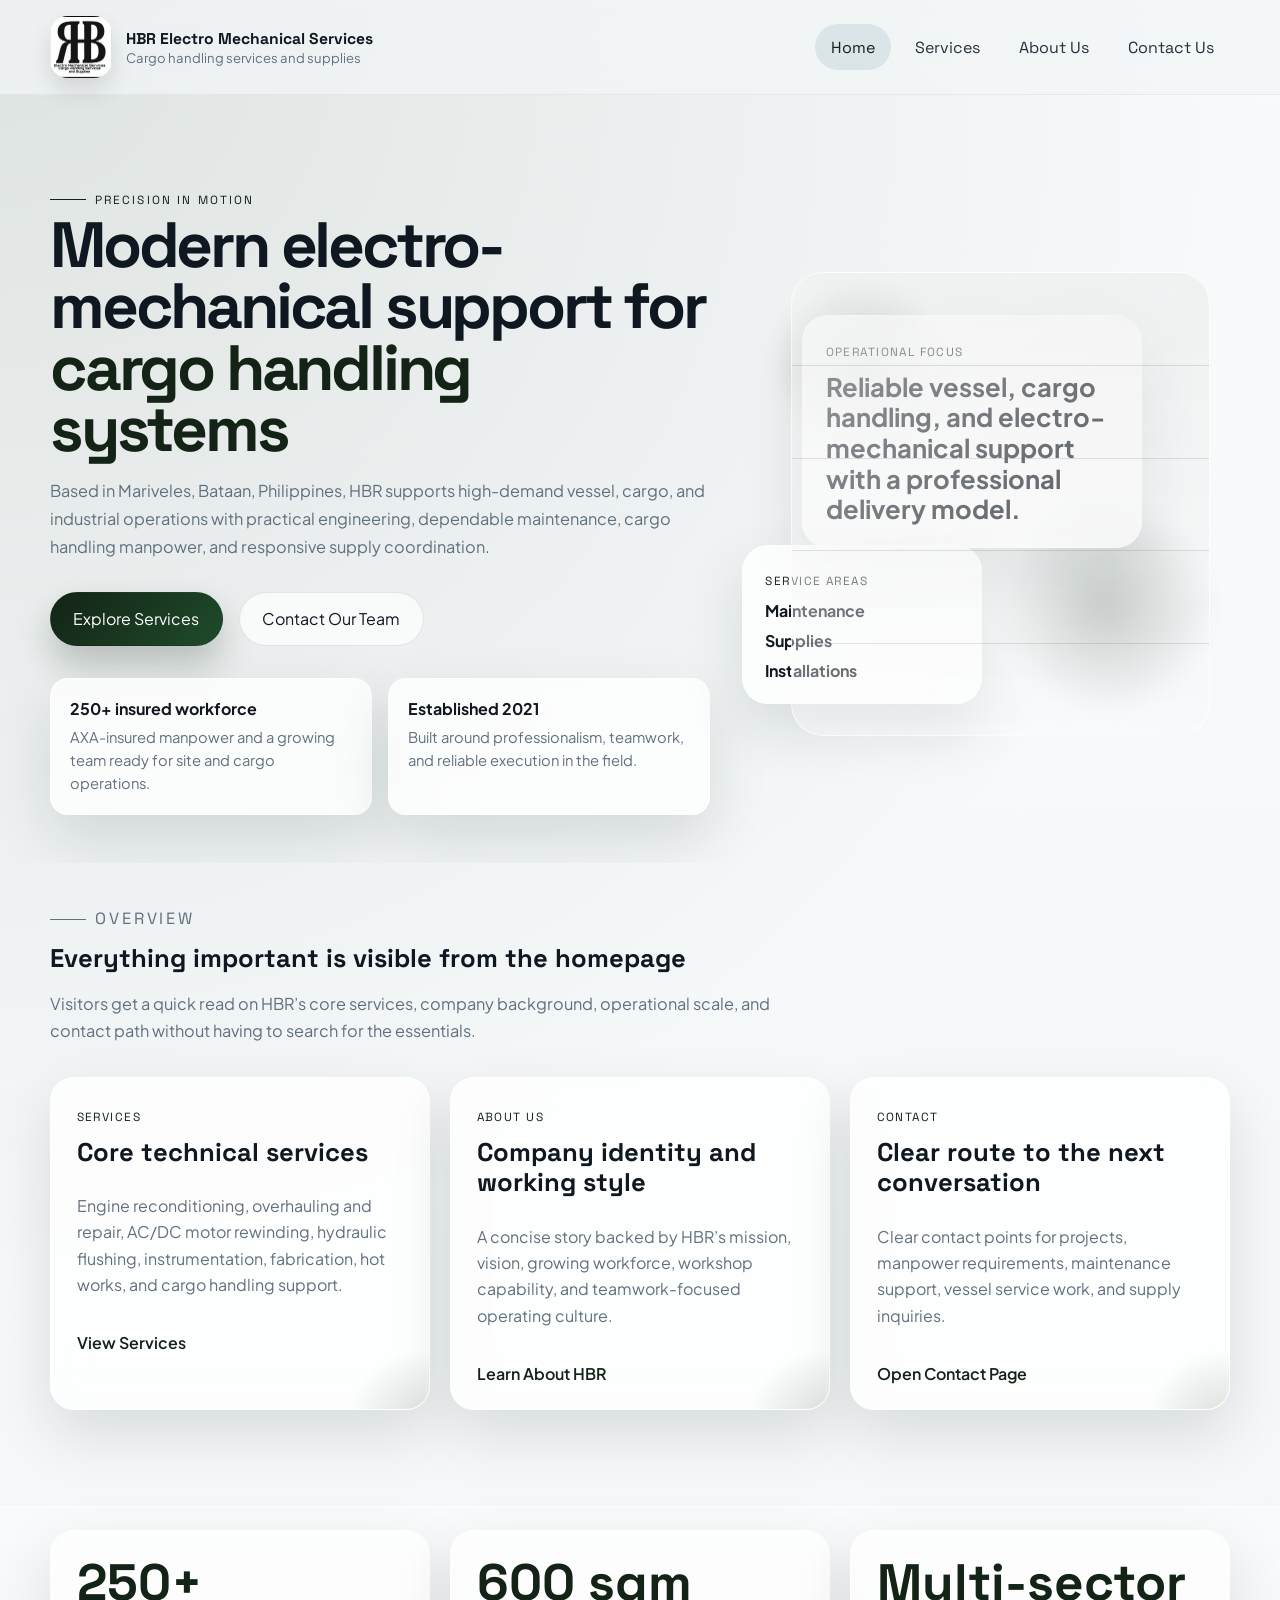
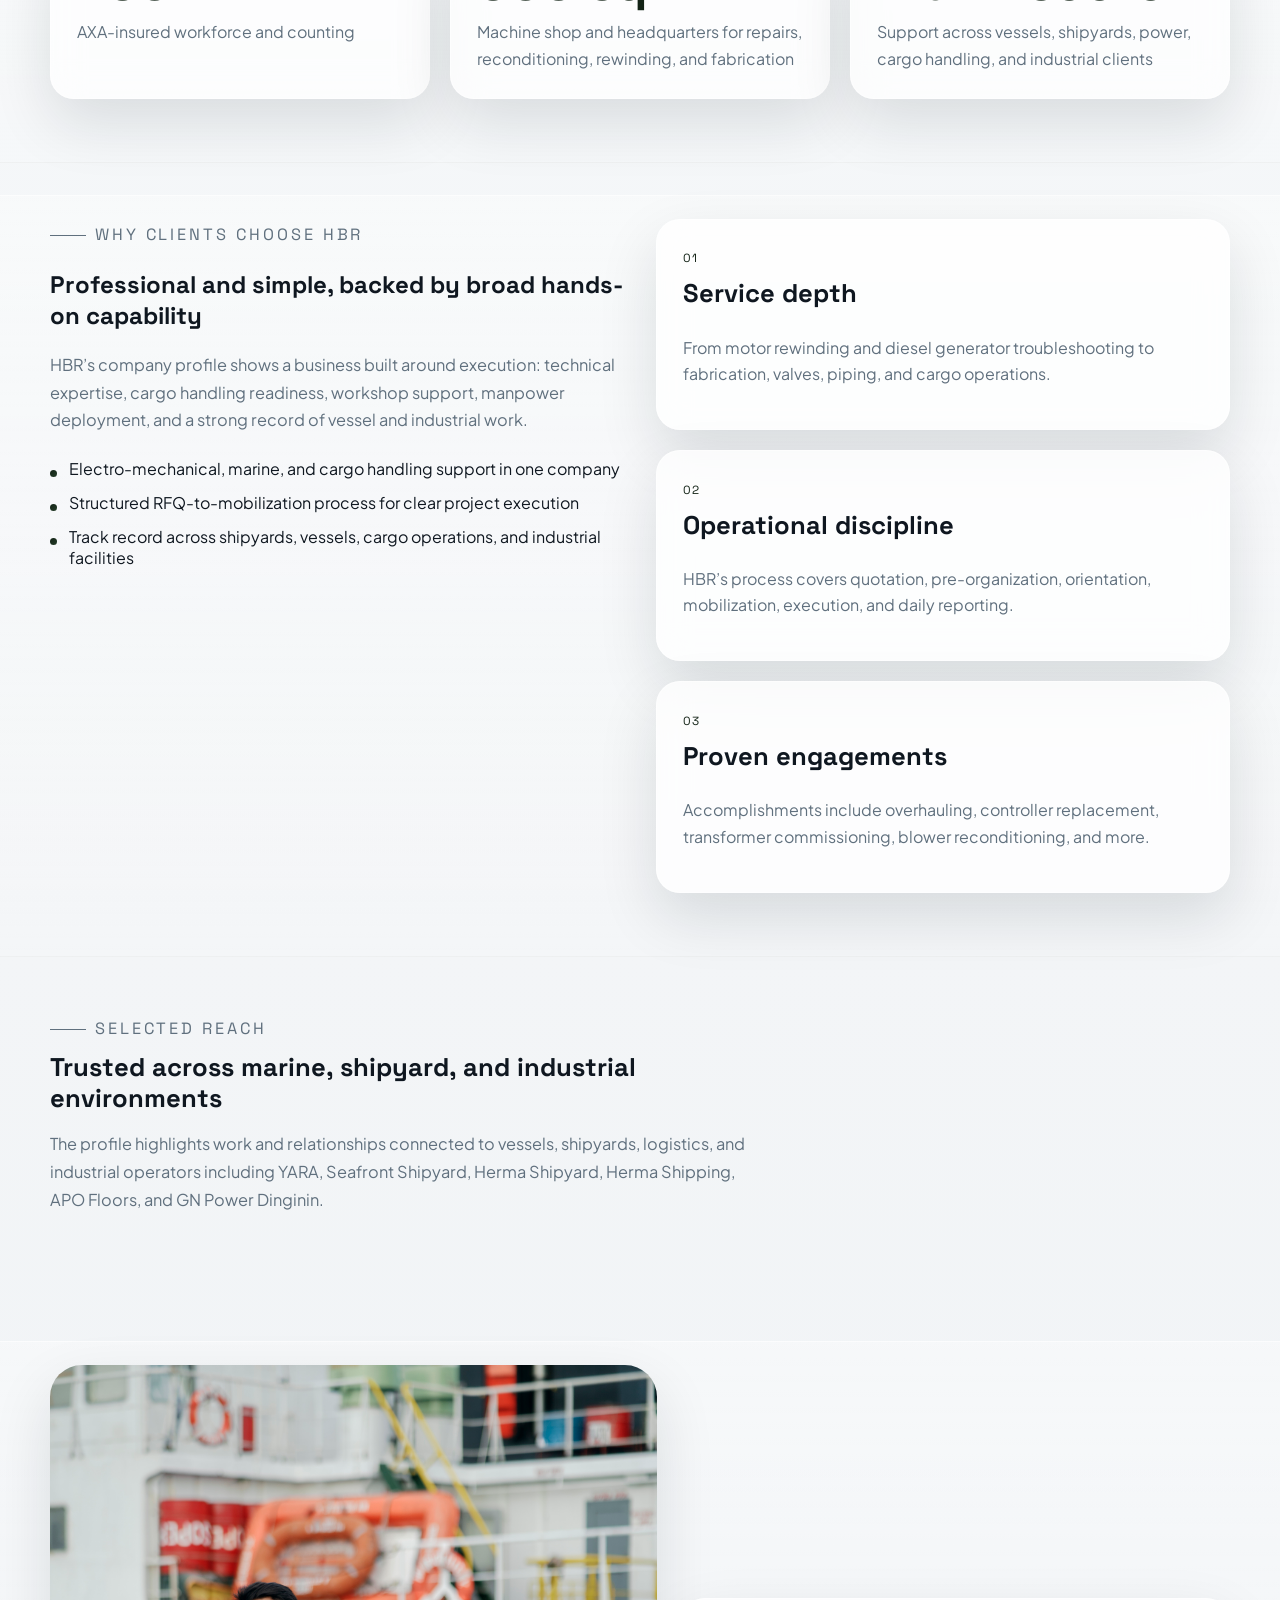
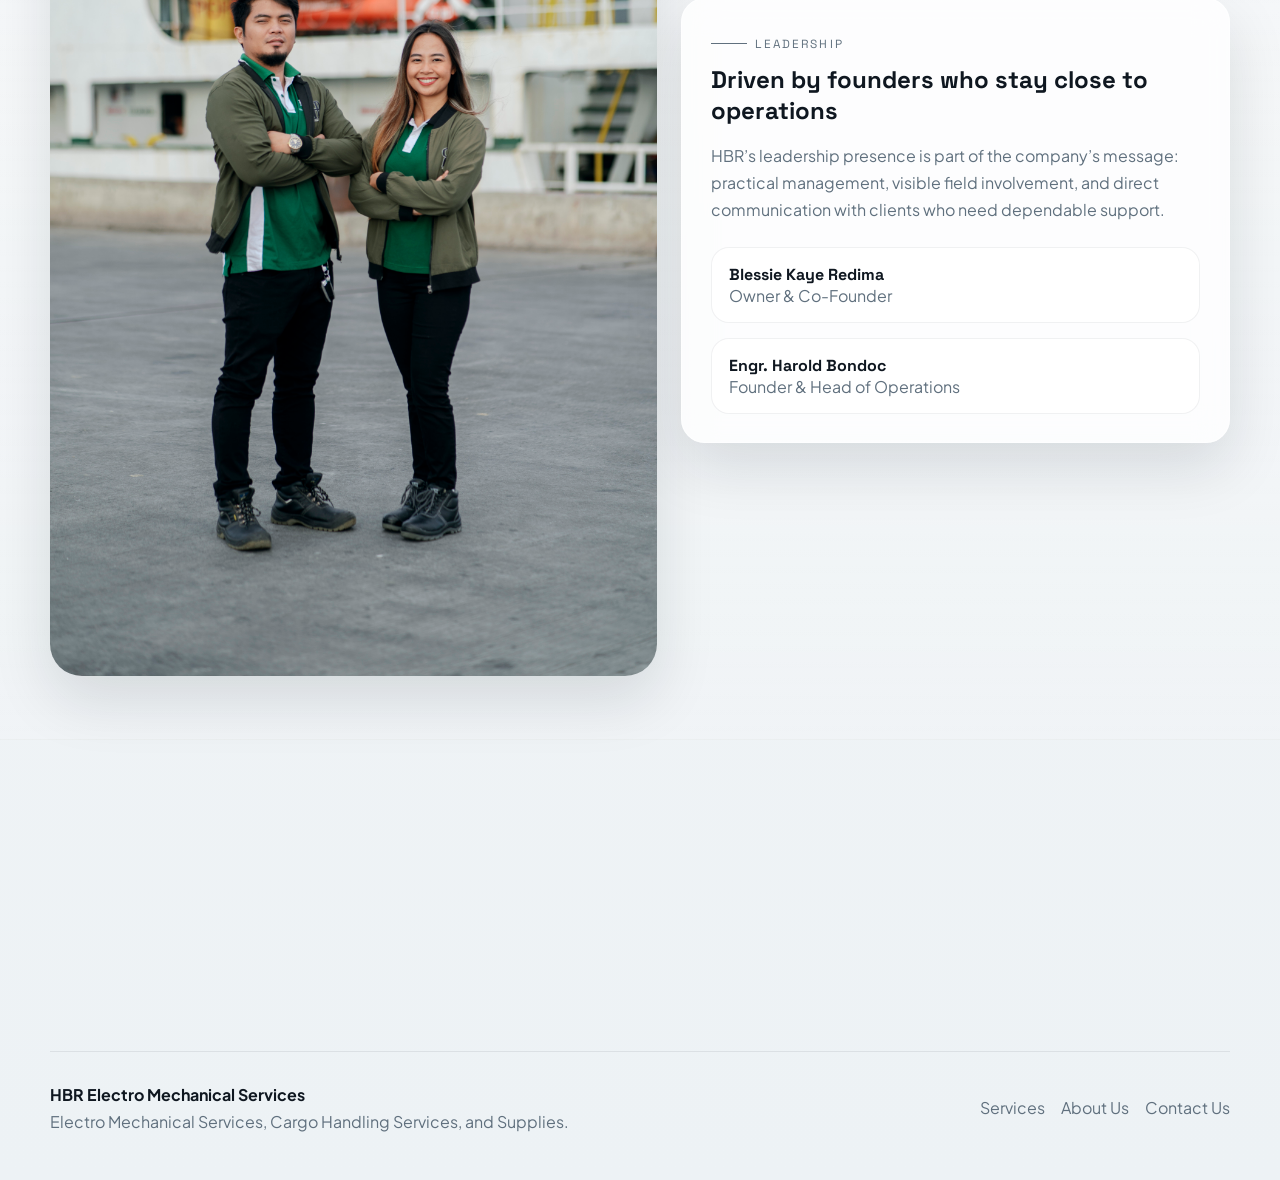
==== index.html @ b4558cc6 "Initial commit" ====
<!DOCTYPE html>
<html lang="en">
<head>
  <meta charset="UTF-8">
  <meta name="viewport" content="width=device-width, initial-scale=1.0">
  <meta
    name="description"
    content="HBR Electro Mechanical Services delivers cargo handling support, electro-mechanical solutions, technical supplies, and responsive field service."
  >
  <title>HBR Electro Mechanical Services | Home</title>
  <link rel="preconnect" href="https://fonts.googleapis.com">
  <link rel="preconnect" href="https://fonts.gstatic.com" crossorigin>
  <link
    href="https://fonts.googleapis.com/css2?family=Space+Grotesk:wght@400;500;700&family=Plus+Jakarta+Sans:wght@400;500;600;700&display=swap"
    rel="stylesheet"
  >
  <link rel="stylesheet" href="style.css">
</head>
<body>
  <div class="site-shell">
    <header class="site-header">
      <div class="container nav-wrap">
        <a class="brand" href="index.html" aria-label="HBR Electro Mechanical Services home">
          <img src="assets/hbr-logo.jpeg" alt="HBR Electro Mechanical Services logo">
          <div>
            <strong>HBR Electro Mechanical Services</strong>
            <span>Cargo handling services and supplies</span>
          </div>
        </a>

        <button class="nav-toggle" type="button" aria-expanded="false" aria-controls="site-nav">
          <span></span>
          <span></span>
        </button>

        <nav class="site-nav" id="site-nav">
          <a class="active" href="index.html">Home</a>
          <a href="services.html">Services</a>
          <a href="about.html">About Us</a>
          <a href="contact.html">Contact Us</a>
        </nav>
      </div>
    </header>

    <main>
      <section class="hero">
        <div class="container hero-grid">
          <div class="hero-copy reveal">
            <p class="eyebrow">Precision in motion</p>
            <h1>
              Modern electro-mechanical support for
              <span class="text-rotator" data-rotate='["cargo handling systems","industrial operations","site-critical equipment"]'>cargo handling systems</span>
            </h1>
            <p class="hero-text">
              Based in Mariveles, Bataan, Philippines, HBR supports high-demand vessel, cargo, and industrial
              operations with practical engineering, dependable maintenance, cargo handling manpower, and
              responsive supply coordination.
            </p>
            <div class="hero-actions">
              <a class="button button-primary" href="services.html">Explore Services</a>
              <a class="button button-secondary" href="contact.html">Contact Our Team</a>
            </div>
            <div class="hero-metrics">
              <article>
                <strong>250+ insured workforce</strong>
                <span>AXA-insured manpower and a growing team ready for site and cargo operations.</span>
              </article>
              <article>
                <strong>Established 2021</strong>
                <span>Built around professionalism, teamwork, and reliable execution in the field.</span>
              </article>
            </div>
          </div>

          <div class="hero-visual reveal reveal-delay-1">
            <div class="orb orb-one"></div>
            <div class="orb orb-two"></div>
            <div class="signal-card signal-main">
              <span>Operational Focus</span>
              <strong>Reliable vessel, cargo handling, and electro-mechanical support with a professional delivery model.</strong>
            </div>
            <div class="signal-card signal-small floating-card">
              <span>Service Areas</span>
              <strong>Maintenance</strong>
              <strong>Supplies</strong>
              <strong>Installations</strong>
            </div>
            <div class="grid-panel">
              <div class="grid-line"></div>
              <div class="grid-line"></div>
              <div class="grid-line"></div>
              <div class="grid-line"></div>
            </div>
          </div>
        </div>
      </section>

      <section class="section">
        <div class="container">
            <div class="section-heading reveal">
              <p class="eyebrow">Overview</p>
              <h2>Everything important is visible from the homepage</h2>
              <p>
                Visitors get a quick read on HBR’s core services, company background, operational scale, and
                contact path without having to search for the essentials.
              </p>
            </div>

          <div class="summary-grid">
            <a class="summary-card reveal" href="services.html">
              <span class="card-tag">Services</span>
              <h3>Core technical services</h3>
              <p>
                Engine reconditioning, overhauling and repair, AC/DC motor rewinding, hydraulic flushing,
                instrumentation, fabrication, hot works, and cargo handling support.
              </p>
              <span class="card-link">View Services</span>
            </a>

            <a class="summary-card reveal reveal-delay-1" href="about.html">
              <span class="card-tag">About Us</span>
              <h3>Company identity and working style</h3>
              <p>
                A concise story backed by HBR’s mission, vision, growing workforce, workshop capability, and
                teamwork-focused operating culture.
              </p>
              <span class="card-link">Learn About HBR</span>
            </a>

            <a class="summary-card reveal reveal-delay-2" href="contact.html">
              <span class="card-tag">Contact</span>
              <h3>Clear route to the next conversation</h3>
              <p>
                Clear contact points for projects, manpower requirements, maintenance support, vessel service
                work, and supply inquiries.
              </p>
              <span class="card-link">Open Contact Page</span>
            </a>
          </div>
        </div>
      </section>

      <section class="section section-alt">
        <div class="container stats-grid">
          <article class="stat-card reveal">
            <strong>250+</strong>
            <span>AXA-insured workforce and counting</span>
          </article>
          <article class="stat-card reveal reveal-delay-1">
            <strong>600 sqm</strong>
            <span>Machine shop and headquarters for repairs, reconditioning, rewinding, and fabrication</span>
          </article>
          <article class="stat-card reveal reveal-delay-2">
            <strong>Multi-sector</strong>
            <span>Support across vessels, shipyards, power, cargo handling, and industrial clients</span>
          </article>
        </div>
      </section>

      <section class="section section-alt">
        <div class="container feature-layout">
          <div class="feature-copy reveal">
            <p class="eyebrow">Why clients choose HBR</p>
            <h2>Professional and simple, backed by broad hands-on capability</h2>
            <p>
              HBR’s company profile shows a business built around execution: technical expertise, cargo handling
              readiness, workshop support, manpower deployment, and a strong record of vessel and industrial work.
            </p>
            <ul class="feature-list">
              <li>Electro-mechanical, marine, and cargo handling support in one company</li>
              <li>Structured RFQ-to-mobilization process for clear project execution</li>
              <li>Track record across shipyards, vessels, cargo operations, and industrial facilities</li>
            </ul>
          </div>

          <div class="feature-stack">
            <article class="feature-panel reveal">
              <span class="panel-number">01</span>
              <h3>Service depth</h3>
              <p>From motor rewinding and diesel generator troubleshooting to fabrication, valves, piping, and cargo operations.</p>
            </article>
            <article class="feature-panel reveal reveal-delay-1">
              <span class="panel-number">02</span>
              <h3>Operational discipline</h3>
              <p>HBR’s process covers quotation, pre-organization, orientation, mobilization, execution, and daily reporting.</p>
            </article>
            <article class="feature-panel reveal reveal-delay-2">
              <span class="panel-number">03</span>
              <h3>Proven engagements</h3>
              <p>Accomplishments include overhauling, controller replacement, transformer commissioning, blower reconditioning, and more.</p>
            </article>
          </div>
        </div>
      </section>

      <section class="section">
        <div class="container">
          <div class="section-heading reveal">
            <p class="eyebrow">Selected Reach</p>
            <h2>Trusted across marine, shipyard, and industrial environments</h2>
            <p>
              The profile highlights work and relationships connected to vessels, shipyards, logistics, and
              industrial operators including YARA, Seafront Shipyard, Herma Shipyard, Herma Shipping, APO
              Floors, and GN Power Dinginin.
            </p>
          </div>
        </div>
      </section>

      <section class="section section-alt">
        <div class="container leadership-band">
          <div class="leadership-photo reveal">
            <img src="assets/executives.jpg" alt="HBR executives standing in front of a vessel">
          </div>
          <div class="leadership-copy reveal reveal-delay-1">
            <p class="eyebrow">Leadership</p>
            <h2>Driven by founders who stay close to operations</h2>
            <p>
              HBR’s leadership presence is part of the company’s message: practical management, visible field
              involvement, and direct communication with clients who need dependable support.
            </p>
            <div class="mini-profile-list">
              <article>
                <strong>Blessie Kaye Redima</strong>
                <span>Owner &amp; Co-Founder</span>
              </article>
              <article>
                <strong>Engr. Harold Bondoc</strong>
                <span>Founder &amp; Head of Operations</span>
              </article>
            </div>
          </div>
        </div>
      </section>

      <section class="section">
        <div class="container cta-banner reveal">
          <div>
            <p class="eyebrow">Start the conversation</p>
            <h2>Need electro-mechanical support, cargo handling manpower, or technical supplies?</h2>
          </div>
          <a class="button button-primary" href="contact.html">Contact Us</a>
        </div>
      </section>
    </main>

    <footer class="site-footer">
      <div class="container footer-wrap">
        <div>
          <strong>HBR Electro Mechanical Services</strong>
          <p>Electro Mechanical Services, Cargo Handling Services, and Supplies.</p>
        </div>
        <div class="footer-links">
          <a href="services.html">Services</a>
          <a href="about.html">About Us</a>
          <a href="contact.html">Contact Us</a>
        </div>
      </div>
    </footer>
  </div>

  <script src="script.js"></script>
</body>
</html>
---- style.css ----
:root {
  --bg: #f3f5f7;
  --bg-soft: #e8edf1;
  --surface: rgba(255, 255, 255, 0.78);
  --surface-strong: #ffffff;
  --surface-dark: #111519;
  --text: #0f1720;
  --muted: #60707e;
  --line: rgba(15, 23, 32, 0.09);
  --accent: #132316;
  --accent-2: #233c27;
  --shadow: 0 24px 60px rgba(7, 21, 31, 0.12);
  --radius-xl: 32px;
  --radius-lg: 24px;
  --radius-md: 18px;
  --container: 1180px;
}

*,
*::before,
*::after {
  box-sizing: border-box;
}

html {
  scroll-behavior: smooth;
}

body {
  margin: 0;
  font-family: "Plus Jakarta Sans", sans-serif;
  color: var(--text);
  background:
    radial-gradient(circle at top left, rgba(35, 60, 39, 0.12), transparent 28%),
    linear-gradient(180deg, #f8fbfc 0%, var(--bg) 58%, #edf2f5 100%);
}

img {
  display: block;
  max-width: 100%;
}

a {
  color: inherit;
  text-decoration: none;
}

button,
input,
textarea {
  font: inherit;
}

.site-shell {
  min-height: 100vh;
}

.container {
  width: min(calc(100% - 2rem), var(--container));
  margin: 0 auto;
}

.narrow {
  width: min(100%, 780px);
}

.site-header {
  position: sticky;
  top: 0;
  z-index: 20;
  backdrop-filter: blur(18px);
  background: rgba(243, 245, 247, 0.72);
  border-bottom: 1px solid rgba(15, 23, 32, 0.05);
}

.nav-wrap {
  display: flex;
  align-items: center;
  justify-content: space-between;
  gap: 1.5rem;
  padding: 1rem 0;
}

.brand {
  display: flex;
  align-items: center;
  gap: 0.9rem;
  min-width: 0;
}

.brand img {
  width: 62px;
  height: 62px;
  object-fit: cover;
  border-radius: 18px;
  box-shadow: 0 12px 24px rgba(0, 0, 0, 0.12);
}

.brand strong,
.site-nav a,
.eyebrow,
h1,
h2,
h3 {
  font-family: "Space Grotesk", sans-serif;
}

.brand strong {
  display: block;
  font-size: 0.98rem;
}

.brand span {
  display: block;
  color: var(--muted);
  font-size: 0.82rem;
}

.site-nav {
  display: flex;
  align-items: center;
  gap: 0.45rem;
}

.site-nav a {
  padding: 0.8rem 1rem;
  border-radius: 999px;
  color: #24303b;
  transition: background-color 220ms ease, color 220ms ease, transform 220ms ease;
}

.site-nav a:hover,
.site-nav a.active {
  background: rgba(13, 92, 99, 0.1);
  color: var(--accent);
}

.nav-toggle {
  display: none;
  width: 52px;
  height: 52px;
  border: 0;
  background: var(--surface-strong);
  border-radius: 16px;
  box-shadow: var(--shadow);
  cursor: pointer;
}

.nav-toggle span {
  display: block;
  width: 18px;
  height: 2px;
  background: var(--text);
  margin: 5px auto;
  transition: transform 220ms ease, opacity 220ms ease;
}

.hero,
.page-hero {
  position: relative;
  overflow: clip;
}

.hero {
  padding: 5.5rem 0 3rem;
}

.page-hero {
  padding: 5rem 0 1rem;
}

.hero-grid,
.feature-layout,
.split-band,
.contact-layout {
  display: grid;
  gap: 2rem;
}

.hero-grid {
  grid-template-columns: 1.15fr 0.85fr;
  align-items: center;
}

.hero-copy h1,
.page-hero h1 {
  margin: 0.5rem 0 1rem;
  font-size: clamp(2.8rem, 5vw, 5rem);
  line-height: 0.96;
  letter-spacing: -0.05em;
}

.page-hero h1 {
  font-size: clamp(2.5rem, 4vw, 4.2rem);
}

.text-rotator {
  display: inline-block;
  position: relative;
  color: var(--accent);
}

.hero-text,
.section-heading p,
.feature-copy p,
.service-card p,
.about-card p,
.timeline-row p,
.contact-panel p,
.split-band p,
.cta-banner p,
.page-hero p {
  color: var(--muted);
  line-height: 1.7;
  font-size: 1.02rem;
}

.eyebrow {
  display: inline-flex;
  align-items: center;
  gap: 0.55rem;
  margin: 0;
  text-transform: uppercase;
  letter-spacing: 0.18em;
  font-size: 0.74rem;
  color: var(--accent);
}

.eyebrow::before {
  content: "";
  width: 36px;
  height: 1px;
  background: currentColor;
}

.hero-actions {
  display: flex;
  flex-wrap: wrap;
  gap: 1rem;
  margin: 2rem 0;
}

.button {
  display: inline-flex;
  align-items: center;
  justify-content: center;
  min-height: 52px;
  padding: 0.95rem 1.4rem;
  border-radius: 999px;
  border: 1px solid transparent;
  transition: transform 220ms ease, box-shadow 220ms ease, background-color 220ms ease;
}

.button:hover {
  transform: translateY(-2px);
}

.button-primary {
  color: white;
  background: linear-gradient(135deg, var(--accent), #1f4c2a);
  box-shadow: 0 18px 35px rgba(19, 35, 22, 0.24);
}

.button-secondary {
  background: rgba(255, 255, 255, 0.7);
  border-color: rgba(15, 23, 32, 0.1);
}

.hero-metrics {
  display: grid;
  grid-template-columns: repeat(2, minmax(0, 1fr));
  gap: 1rem;
}

.hero-metrics article,
.summary-card,
.feature-panel,
.service-card,
.about-card,
.contact-panel,
.contact-form,
.timeline-row,
.cta-banner,
.signal-card {
  background: var(--surface);
  border: 1px solid rgba(255, 255, 255, 0.5);
  box-shadow: var(--shadow);
  backdrop-filter: blur(16px);
}

.hero-metrics article {
  padding: 1.2rem;
  border-radius: var(--radius-md);
}

.hero-metrics strong {
  display: block;
  margin-bottom: 0.45rem;
  font-size: 1rem;
}

.hero-metrics span {
  color: var(--muted);
  font-size: 0.92rem;
  line-height: 1.55;
}

.hero-visual {
  position: relative;
  min-height: 540px;
}

.orb {
  position: absolute;
  border-radius: 50%;
  filter: blur(8px);
}

.orb-one {
  inset: 8% auto auto 6%;
  width: 180px;
  height: 180px;
  background: radial-gradient(circle, rgba(35, 60, 39, 0.35), transparent 68%);
}

.orb-two {
  inset: auto 3% 10% auto;
  width: 220px;
  height: 220px;
  background: radial-gradient(circle, rgba(19, 35, 22, 0.28), transparent 70%);
}

.grid-panel {
  position: absolute;
  inset: 8% 4% 6% 10%;
  border-radius: var(--radius-xl);
  background:
    linear-gradient(135deg, rgba(255, 255, 255, 0.58), rgba(255, 255, 255, 0.18)),
    linear-gradient(180deg, rgba(19, 35, 22, 0.08), transparent);
  border: 1px solid rgba(255, 255, 255, 0.7);
  overflow: hidden;
}

.grid-line {
  position: absolute;
  inset: auto 0 0 0;
  height: 1px;
  background: rgba(19, 35, 22, 0.12);
}

.grid-line:nth-child(1) {
  top: 20%;
}

.grid-line:nth-child(2) {
  top: 40%;
}

.grid-line:nth-child(3) {
  top: 60%;
}

.grid-line:nth-child(4) {
  top: 80%;
}

.signal-card {
  position: absolute;
  border-radius: 26px;
  padding: 1.4rem;
}

.signal-card span,
.card-tag,
.panel-number {
  color: var(--accent);
  text-transform: uppercase;
  letter-spacing: 0.12em;
  font-size: 0.74rem;
  font-family: "Space Grotesk", sans-serif;
}

.signal-main {
  inset: 16% 18% auto auto;
  width: min(340px, 76%);
}

.signal-main strong,
.signal-small strong,
.summary-card h3,
.feature-panel h3,
.service-card h2,
.about-card h2,
.contact-panel h2,
.section-heading h2,
.cta-banner h2 {
  display: block;
  margin-top: 0.75rem;
  font-size: clamp(1.25rem, 2vw, 1.9rem);
  line-height: 1.2;
}

.signal-small {
  inset: auto auto 12% 0;
  width: 240px;
}

.signal-small strong {
  font-size: 1rem;
  margin-top: 0.7rem;
}

.floating-card {
  animation: drift 6s ease-in-out infinite;
}

@keyframes drift {
  0%,
  100% {
    transform: translateY(0);
  }

  50% {
    transform: translateY(-12px);
  }
}

.section {
  padding: 2.5rem 0 5rem;
}

.section-alt {
  position: relative;
}

.section-alt::before {
  content: "";
  position: absolute;
  inset: 1rem 0;
  background: linear-gradient(180deg, rgba(255, 255, 255, 0.35), rgba(255, 255, 255, 0.1));
  border-top: 1px solid rgba(255, 255, 255, 0.75);
  border-bottom: 1px solid rgba(15, 23, 32, 0.04);
  z-index: -1;
}

.section-heading {
  max-width: 720px;
  margin-bottom: 2rem;
}

.section-heading h2 {
  margin: 0.6rem 0 0.8rem;
}

.summary-grid,
.feature-stack,
.cards-2x2,
.about-layout,
.stats-grid {
  display: grid;
  gap: 1.25rem;
}

.summary-grid {
  grid-template-columns: repeat(3, minmax(0, 1fr));
}

.stats-grid {
  grid-template-columns: repeat(3, minmax(0, 1fr));
}

.summary-card,
.feature-panel,
.service-card,
.about-card,
.contact-panel,
.contact-form,
.timeline-row,
.stat-card {
  border-radius: var(--radius-lg);
  padding: 1.6rem;
}

.summary-card {
  position: relative;
  overflow: hidden;
}

.summary-card::after {
  content: "";
  position: absolute;
  inset: auto -20% -30% auto;
  width: 160px;
  height: 160px;
  background: radial-gradient(circle, rgba(35, 60, 39, 0.18), transparent 70%);
  transition: transform 260ms ease;
}

.summary-card:hover::after {
  transform: scale(1.15);
}

.summary-card p,
.feature-panel p,
.stat-card span {
  color: var(--muted);
  line-height: 1.65;
}

.stat-card {
  background: rgba(255, 255, 255, 0.68);
  border: 1px solid rgba(255, 255, 255, 0.55);
  box-shadow: var(--shadow);
  backdrop-filter: blur(16px);
}

.stat-card strong {
  display: block;
  font-family: "Space Grotesk", sans-serif;
  font-size: clamp(2rem, 5vw, 3.2rem);
  line-height: 1;
  margin-bottom: 0.7rem;
  color: var(--accent);
}

.card-link {
  display: inline-block;
  margin-top: 1.1rem;
  color: var(--accent);
  font-weight: 600;
}

.feature-layout,
.split-band,
.contact-layout {
  grid-template-columns: repeat(2, minmax(0, 1fr));
  align-items: start;
}

.feature-list {
  margin: 1.5rem 0 0;
  padding: 0;
  list-style: none;
}

.feature-list li {
  position: relative;
  padding-left: 1.2rem;
  margin-top: 0.8rem;
  color: var(--text);
}

.feature-list li::before {
  content: "";
  position: absolute;
  left: 0;
  top: 0.75rem;
  width: 7px;
  height: 7px;
  border-radius: 50%;
  background: linear-gradient(135deg, var(--accent), var(--accent-2));
}

.feature-stack {
  grid-template-columns: 1fr;
}

.feature-panel:nth-child(2) {
  transform: translateX(2.2rem);
}

.cards-2x2,
.about-layout {
  grid-template-columns: repeat(2, minmax(0, 1fr));
}

.service-card h2,
.about-card h2,
.contact-panel h2 {
  margin-bottom: 0.8rem;
}

.timeline {
  display: grid;
  gap: 1rem;
}

.timeline-row {
  display: grid;
  grid-template-columns: 180px 1fr;
  gap: 1rem;
  align-items: center;
}

.timeline-row span,
.contact-items span {
  font-family: "Space Grotesk", sans-serif;
  font-weight: 700;
}

.contact-items {
  display: grid;
  gap: 1rem;
  margin-top: 1.5rem;
}

.contact-items a {
  color: var(--accent);
  font-weight: 400;
}

.contact-items p {
  margin: 0.4rem 0 0;
}

.contact-form {
  display: grid;
  gap: 0.7rem;
}

.contact-form label {
  font-family: "Space Grotesk", sans-serif;
  font-size: 0.95rem;
}

.contact-form input,
.contact-form textarea {
  width: 100%;
  padding: 0.95rem 1rem;
  border: 1px solid rgba(15, 23, 32, 0.08);
  border-radius: 16px;
  background: rgba(255, 255, 255, 0.92);
  color: var(--text);
  outline: none;
  transition: border-color 220ms ease, box-shadow 220ms ease;
}

.contact-form input:focus,
.contact-form textarea:focus {
  border-color: rgba(19, 35, 22, 0.45);
  box-shadow: 0 0 0 4px rgba(19, 35, 22, 0.1);
}

.leadership-band,
.executive-layout,
.service-visual-band,
.team-gallery {
  display: grid;
  grid-template-columns: 1.05fr 0.95fr;
  gap: 1.5rem;
  align-items: center;
}

.leadership-photo,
.executive-photo,
.photo-mosaic figure,
.service-visual-grid figure,
.team-gallery-main,
.team-gallery-side figure {
  position: relative;
  overflow: hidden;
  border-radius: var(--radius-xl);
  box-shadow: var(--shadow);
}

.leadership-photo img,
.executive-photo img,
.photo-mosaic img,
.service-visual-grid img,
.team-gallery img {
  width: 100%;
  min-height: 100%;
  object-fit: cover;
  display: block;
}

.photo-mosaic {
  display: grid;
  grid-template-columns: 1.35fr 0.65fr;
  gap: 1.1rem;
}

.mosaic-large {
  grid-row: span 2;
  min-height: 620px;
}

.mosaic-small {
  min-height: 300px;
}

.service-visual-copy h2 {
  margin: 0.6rem 0 0.9rem;
}

.service-visual-copy p {
  color: var(--muted);
  line-height: 1.7;
}

.service-visual-grid,
.team-gallery-side {
  display: grid;
  gap: 1rem;
}

.service-visual-grid figure:first-child {
  min-height: 280px;
}

.service-visual-grid figure:last-child {
  min-height: 280px;
}

.team-gallery-main {
  min-height: auto;
  align-self: start;
}

.team-gallery-side figure {
  min-height: 252px;
}

.leadership-copy,
.executive-card {
  background: var(--surface);
  border: 1px solid rgba(255, 255, 255, 0.55);
  box-shadow: var(--shadow);
  backdrop-filter: blur(16px);
  border-radius: var(--radius-lg);
}

.leadership-copy {
  padding: 1.8rem;
}

.leadership-copy h2 {
  margin: 0.6rem 0 0.9rem;
}

.leadership-copy p {
  color: var(--muted);
  line-height: 1.7;
}

.mini-profile-list {
  display: grid;
  gap: 0.9rem;
  margin-top: 1.5rem;
}

.mini-profile-list article {
  padding: 1rem 1.1rem;
  background: rgba(255, 255, 255, 0.72);
  border-radius: 18px;
  border: 1px solid rgba(15, 23, 32, 0.06);
}

.mini-profile-list strong,
.executive-card h3 {
  display: block;
  font-family: "Space Grotesk", sans-serif;
}

.mini-profile-list span {
  color: var(--muted);
}

.executive-cards,
.contact-executives {
  display: grid;
  gap: 1.25rem;
}

.executive-card {
  padding: 1.6rem;
}

.executive-card h3 {
  margin: 0.75rem 0;
  font-size: 1.45rem;
}

.executive-card p {
  color: var(--muted);
  line-height: 1.65;
}

.executive-card a {
  display: block;
  margin-top: 0.55rem;
  color: var(--accent);
  font-weight: 600;
}

.cta-banner {
  display: flex;
  align-items: center;
  justify-content: space-between;
  gap: 1.5rem;
  border-radius: var(--radius-xl);
  padding: 1.8rem;
}

.cta-banner h2 {
  margin: 0.5rem 0 0;
}

.site-footer {
  padding: 1rem 0 3rem;
}

.footer-wrap {
  display: flex;
  align-items: center;
  justify-content: space-between;
  gap: 1rem;
  padding-top: 2rem;
  border-top: 1px solid rgba(15, 23, 32, 0.08);
}

.footer-wrap p {
  margin: 0.35rem 0 0;
  color: var(--muted);
}

.footer-links {
  display: flex;
  flex-wrap: wrap;
  gap: 1rem;
}

.footer-links a {
  color: var(--muted);
}

.reveal {
  opacity: 0;
  transform: translateY(24px);
  transition: opacity 700ms ease, transform 700ms ease;
}

.reveal-delay-1 {
  transition-delay: 120ms;
}

.reveal-delay-2 {
  transition-delay: 240ms;
}

.reveal.is-visible {
  opacity: 1;
  transform: translateY(0);
}

@media (max-width: 980px) {
  .hero-grid,
  .feature-layout,
  .summary-grid,
  .cards-2x2,
  .about-layout,
  .split-band,
  .contact-layout,
  .leadership-band,
  .executive-layout,
  .service-visual-band,
  .team-gallery,
  .photo-mosaic {
    grid-template-columns: 1fr;
  }

  .feature-panel:nth-child(2) {
    transform: none;
  }

  .hero-visual {
    min-height: 420px;
  }

  .summary-grid {
    grid-template-columns: repeat(2, minmax(0, 1fr));
  }

  .stats-grid {
    grid-template-columns: 1fr;
  }

  .mosaic-large,
  .mosaic-small,
  .team-gallery-main,
  .team-gallery-side figure,
  .service-visual-grid figure {
    min-height: 260px;
  }
}

@media (max-width: 760px) {
  .nav-toggle {
    display: inline-block;
  }

  .site-nav {
    position: absolute;
    top: calc(100% + 0.75rem);
    left: 1rem;
    right: 1rem;
    display: grid;
    gap: 0.4rem;
    padding: 0.8rem;
    border-radius: 24px;
    background: rgba(255, 255, 255, 0.96);
    box-shadow: var(--shadow);
    opacity: 0;
    pointer-events: none;
    transform: translateY(-8px);
    transition: opacity 220ms ease, transform 220ms ease;
  }

  .site-nav.is-open {
    opacity: 1;
    pointer-events: auto;
    transform: translateY(0);
  }

  .hero {
    padding-top: 4rem;
  }

  .hero-copy h1,
  .page-hero h1 {
    font-size: clamp(2.2rem, 10vw, 3.4rem);
  }

  .hero-metrics,
  .summary-grid {
    grid-template-columns: 1fr;
  }

  .signal-main {
    inset: 12% 8% auto auto;
    width: min(300px, 80%);
  }

  .signal-small {
    left: 4%;
    bottom: 10%;
  }

  .timeline-row,
  .cta-banner,
  .footer-wrap {
    grid-template-columns: 1fr;
    flex-direction: column;
    align-items: flex-start;
  }

  .brand strong {
    font-size: 0.9rem;
  }

  .brand span {
    font-size: 0.76rem;
  }
}

@media (prefers-reduced-motion: reduce) {
  *,
  *::before,
  *::after {
    animation-duration: 0.01ms !important;
    animation-iteration-count: 1 !important;
    transition-duration: 0.01ms !important;
    scroll-behavior: auto !important;
  }

  .reveal {
    opacity: 1;
    transform: none;
  }
}
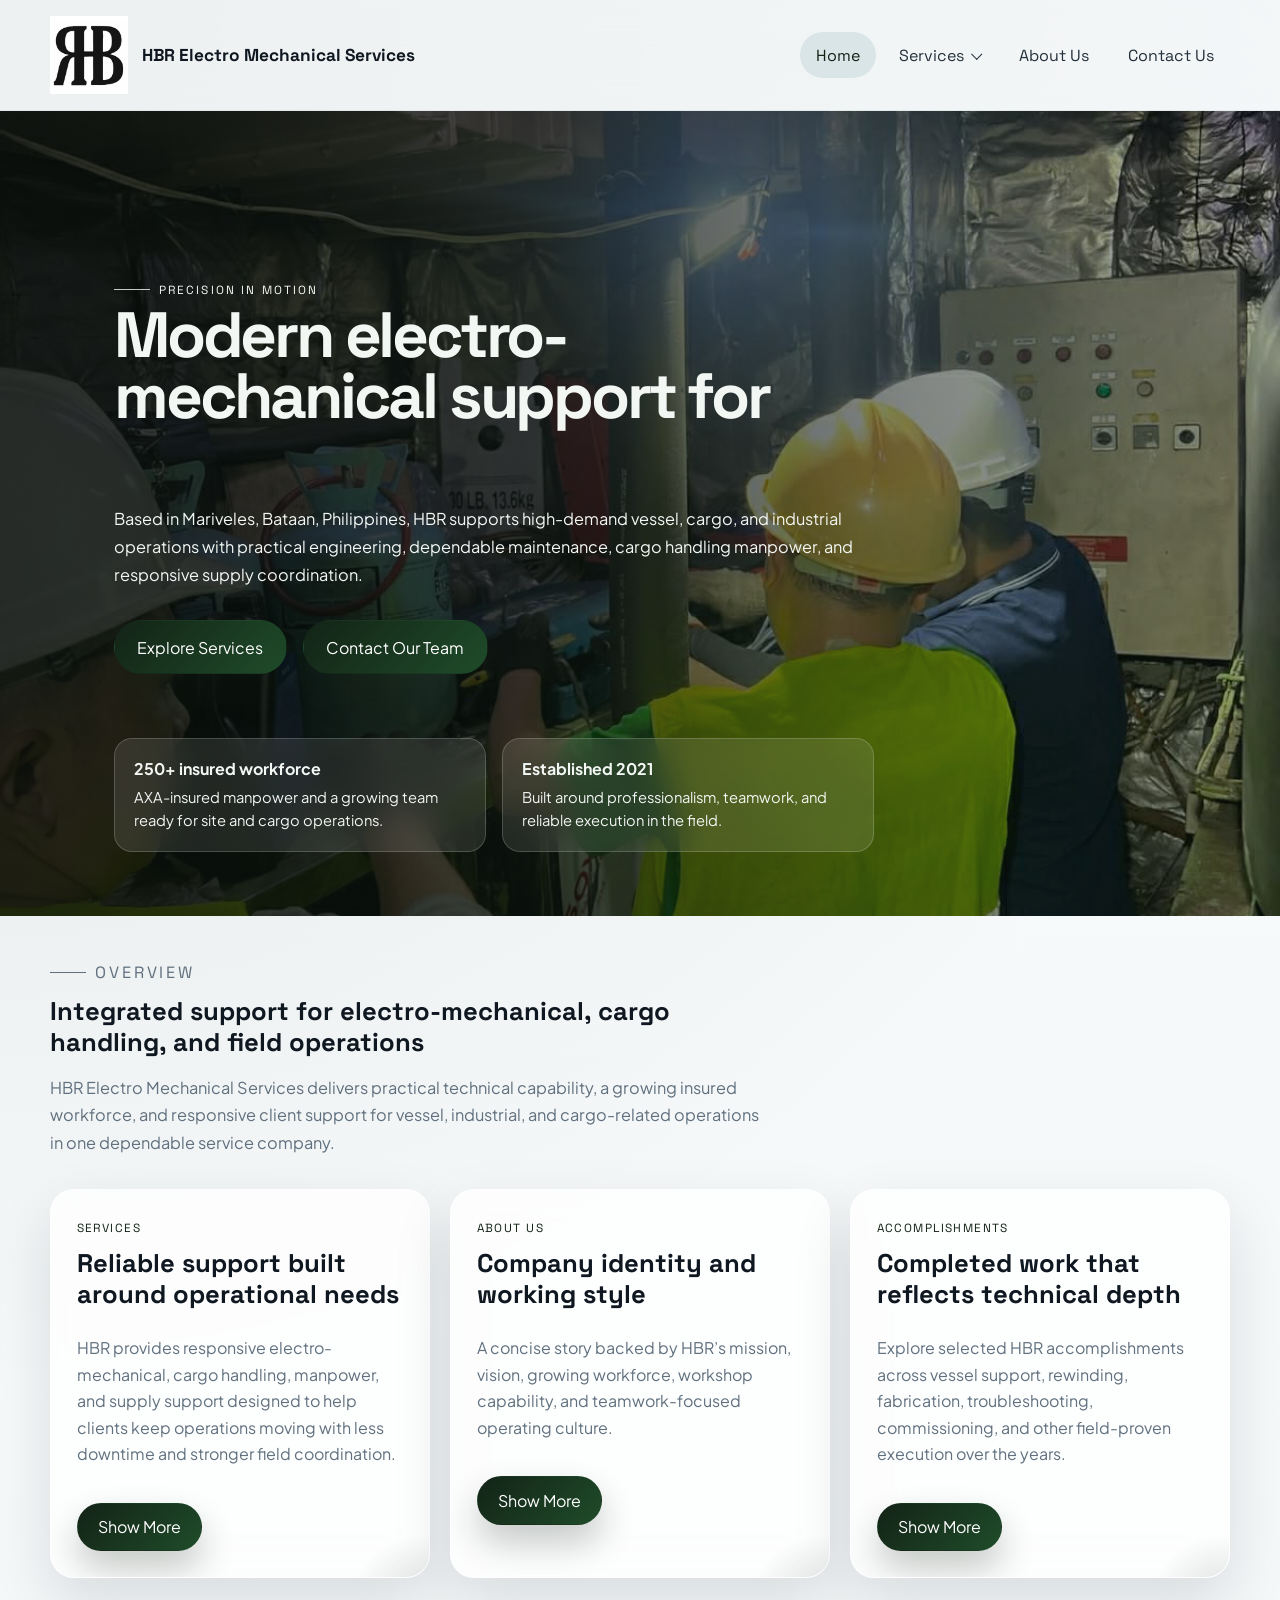
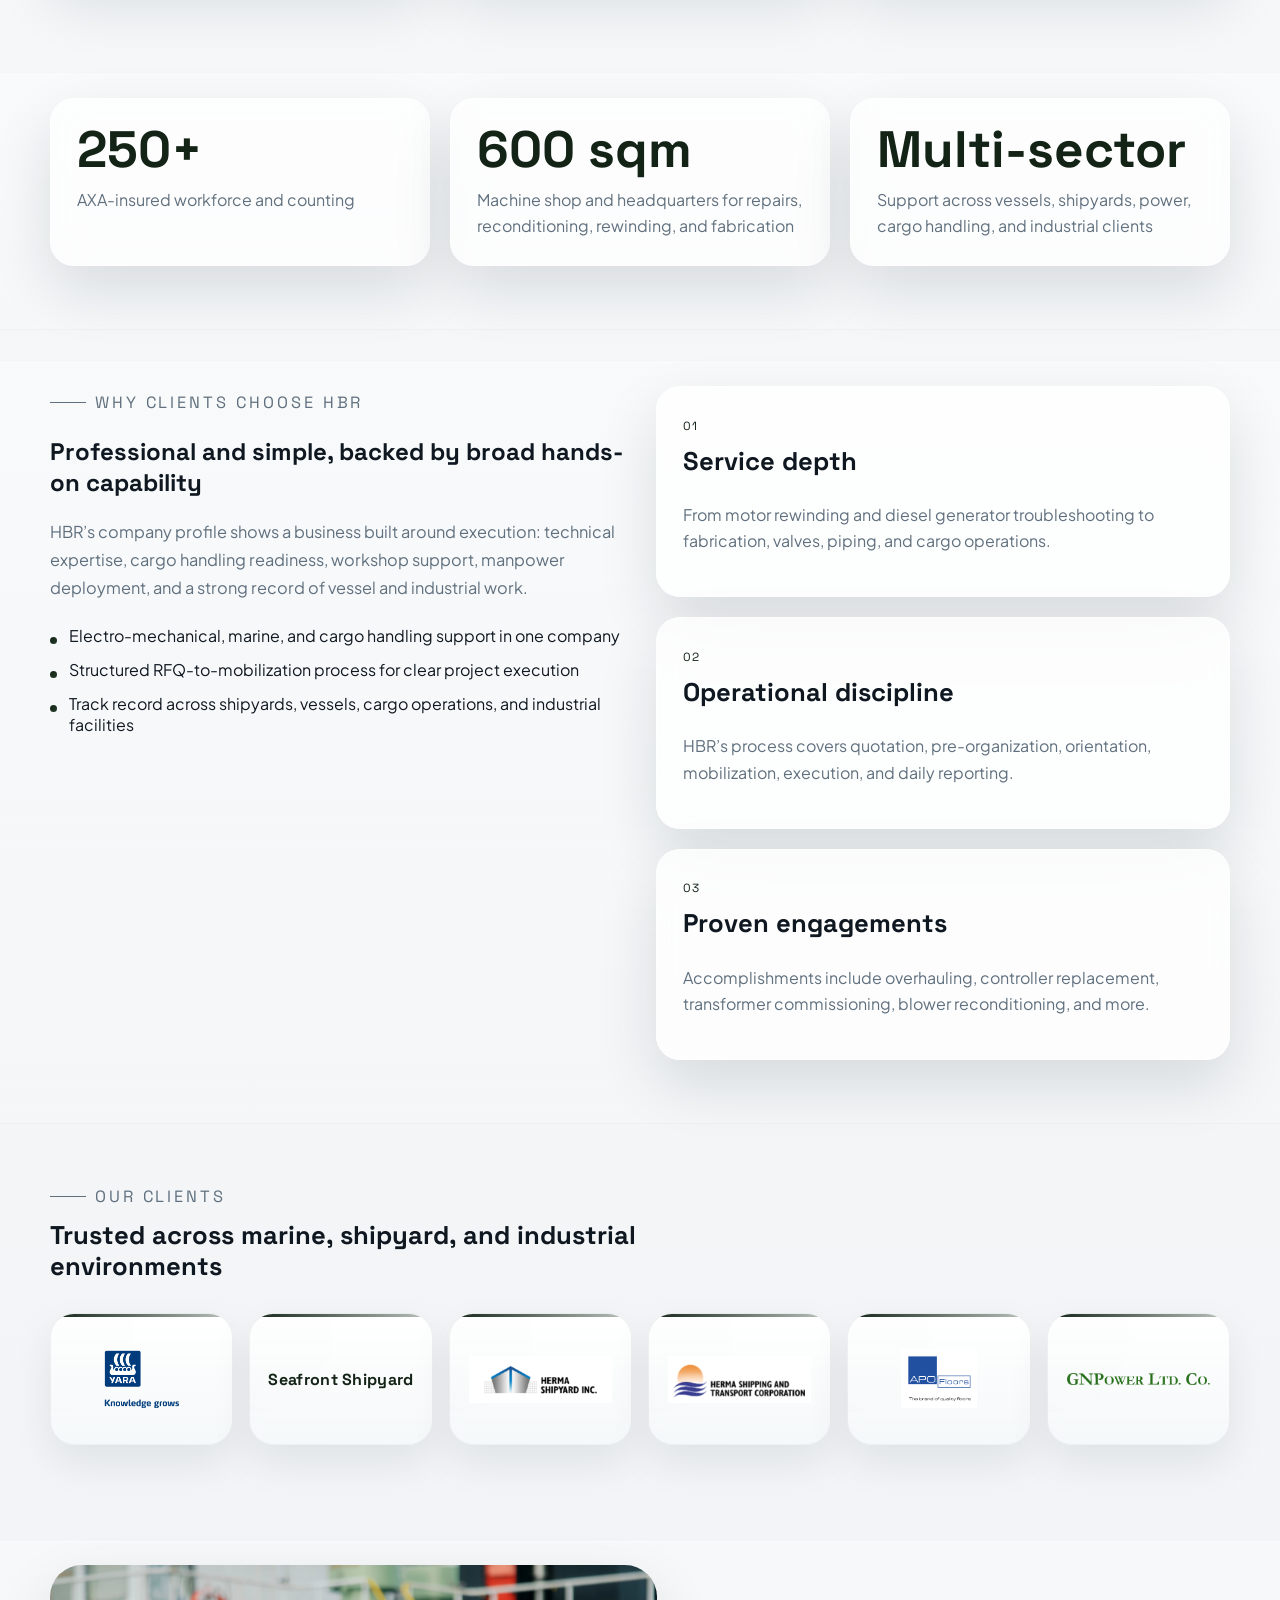
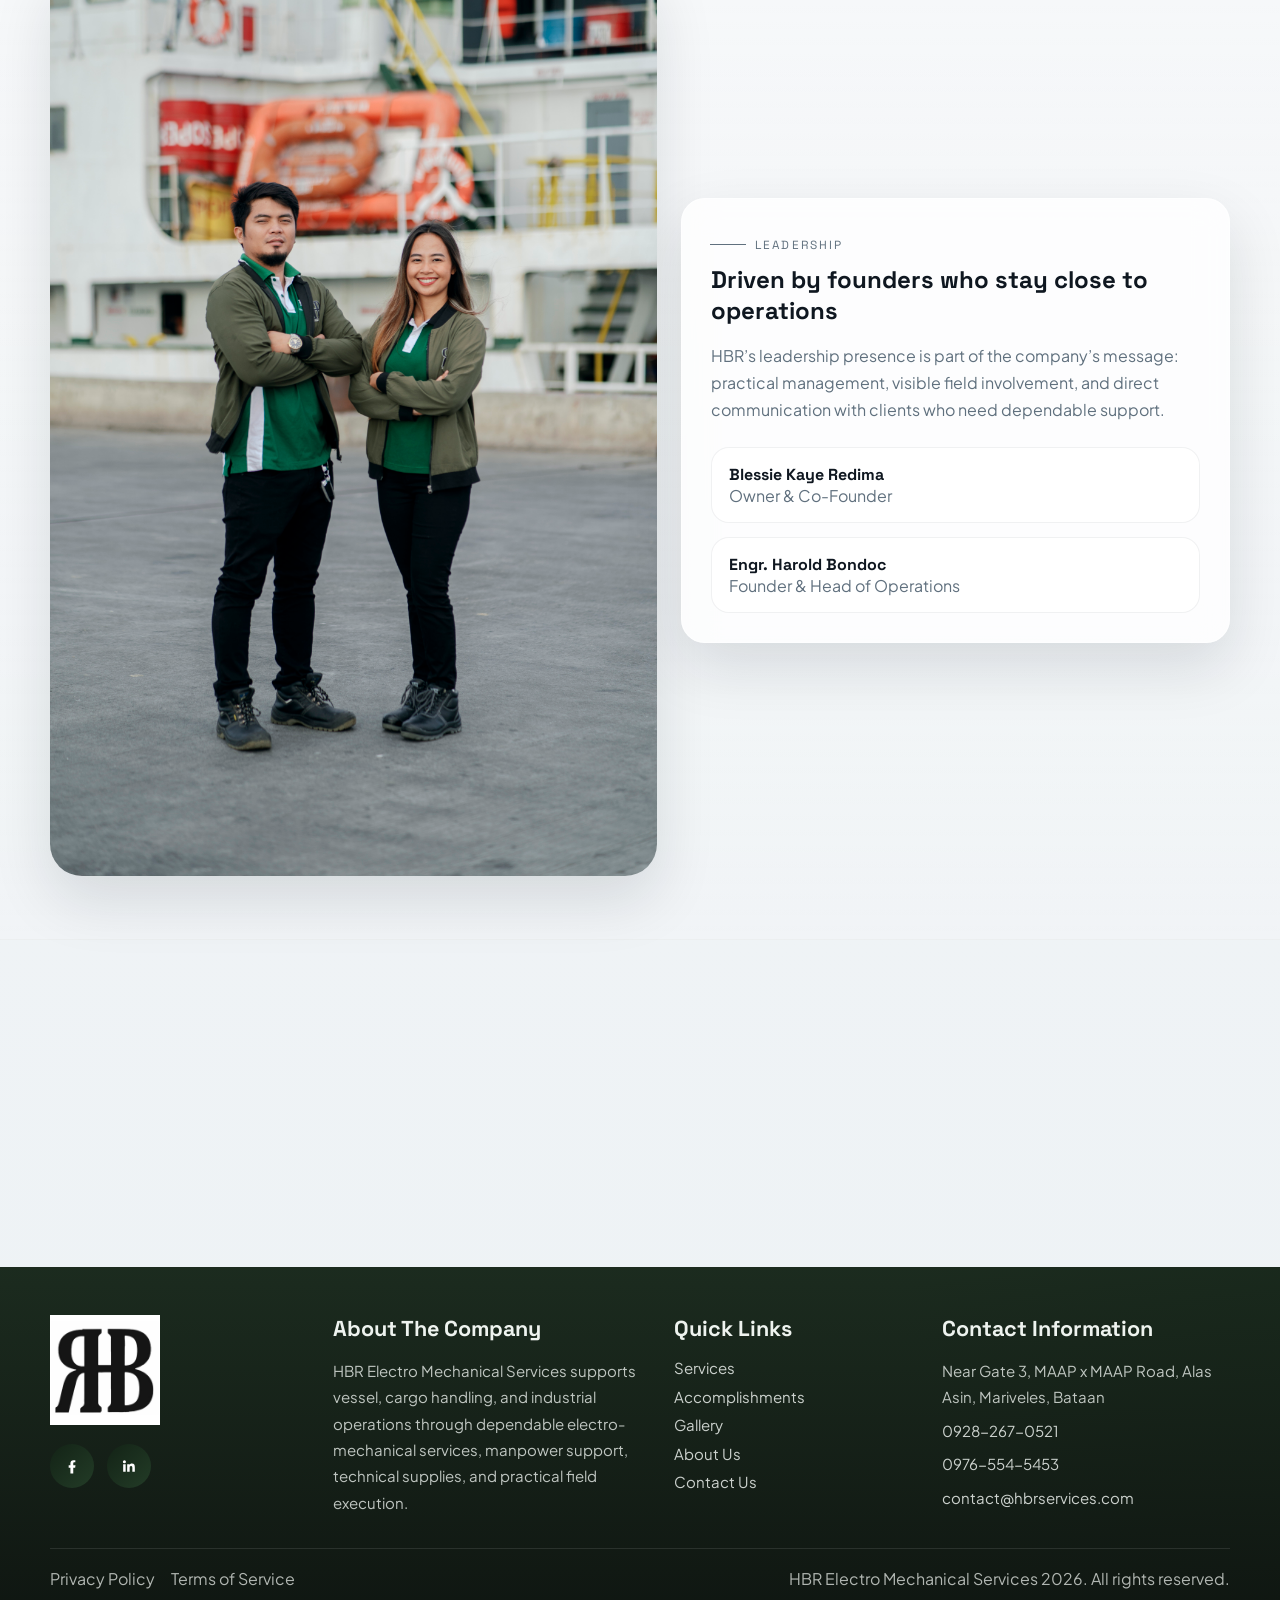
==== commit c9c5bb86: "Refine homepage clients and footer content" ====
--- a/index.html
+++ b/index.html
@@ -21,10 +21,9 @@
     <header class="site-header">
       <div class="container nav-wrap">
         <a class="brand" href="index.html" aria-label="HBR Electro Mechanical Services home">
-          <img src="assets/hbr-logo.jpeg" alt="HBR Electro Mechanical Services logo">
+          <img src="assets/logo-transparent.png" alt="HBR Electro Mechanical Services logo">
           <div>
             <strong>HBR Electro Mechanical Services</strong>
-            <span>Cargo handling services and supplies</span>
           </div>
         </a>
 
@@ -35,7 +34,14 @@
 
         <nav class="site-nav" id="site-nav">
           <a class="active" href="index.html">Home</a>
-          <a href="services.html">Services</a>
+          <div class="nav-dropdown">
+            <a href="services.html">Services</a>
+            <div class="dropdown-menu">
+              <a href="services.html">Services</a>
+              <a href="accomplishments.html">Accomplishments</a>
+              <a href="gallery.html">Gallery</a>
+            </div>
+          </div>
           <a href="about.html">About Us</a>
           <a href="contact.html">Contact Us</a>
         </nav>
@@ -43,55 +49,39 @@
     </header>
 
     <main>
-      <section class="hero">
-        <div class="container hero-grid">
-          <div class="hero-copy reveal">
-            <p class="eyebrow">Precision in motion</p>
-            <h1>
-              Modern electro-mechanical support for
-              <span class="text-rotator" data-rotate='["cargo handling systems","industrial operations","site-critical equipment"]'>cargo handling systems</span>
-            </h1>
-            <p class="hero-text">
-              Based in Mariveles, Bataan, Philippines, HBR supports high-demand vessel, cargo, and industrial
-              operations with practical engineering, dependable maintenance, cargo handling manpower, and
-              responsive supply coordination.
-            </p>
-            <div class="hero-actions">
-              <a class="button button-primary" href="services.html">Explore Services</a>
-              <a class="button button-secondary" href="contact.html">Contact Our Team</a>
+      <section class="hero hero-featured">
+        <div class="hero-stage reveal">
+            <img class="hero-stage-image" src="assets/home-hero.jpg" alt="HBR team performing electro-mechanical field work inside a vessel">
+            <div class="hero-stage-overlay"></div>
+            <div class="container hero-stage-content">
+              <div class="hero-copy">
+                <p class="eyebrow">Precision in motion</p>
+                <h1>
+                  Modern electro-mechanical support for
+                  <span class="text-rotator" data-rotate='["cargo handling systems","industrial operations","site-critical equipment"]'>cargo handling systems</span>
+                </h1>
+                <p class="hero-text">
+                  Based in Mariveles, Bataan, Philippines, HBR supports high-demand vessel, cargo, and industrial
+                  operations with practical engineering, dependable maintenance, cargo handling manpower, and
+                  responsive supply coordination.
+                </p>
+              <div class="hero-actions">
+                <a class="button button-primary" href="services.html">Explore Services</a>
+                <a class="button button-primary" href="contact.html">Contact Our Team</a>
+              </div>
+              </div>
+
+              <div class="hero-metrics">
+                <article>
+                  <strong>250+ insured workforce</strong>
+                  <span>AXA-insured manpower and a growing team ready for site and cargo operations.</span>
+                </article>
+                <article>
+                  <strong>Established 2021</strong>
+                  <span>Built around professionalism, teamwork, and reliable execution in the field.</span>
+                </article>
+              </div>
             </div>
-            <div class="hero-metrics">
-              <article>
-                <strong>250+ insured workforce</strong>
-                <span>AXA-insured manpower and a growing team ready for site and cargo operations.</span>
-              </article>
-              <article>
-                <strong>Established 2021</strong>
-                <span>Built around professionalism, teamwork, and reliable execution in the field.</span>
-              </article>
-            </div>
-          </div>
-
-          <div class="hero-visual reveal reveal-delay-1">
-            <div class="orb orb-one"></div>
-            <div class="orb orb-two"></div>
-            <div class="signal-card signal-main">
-              <span>Operational Focus</span>
-              <strong>Reliable vessel, cargo handling, and electro-mechanical support with a professional delivery model.</strong>
-            </div>
-            <div class="signal-card signal-small floating-card">
-              <span>Service Areas</span>
-              <strong>Maintenance</strong>
-              <strong>Supplies</strong>
-              <strong>Installations</strong>
-            </div>
-            <div class="grid-panel">
-              <div class="grid-line"></div>
-              <div class="grid-line"></div>
-              <div class="grid-line"></div>
-              <div class="grid-line"></div>
-            </div>
-          </div>
         </div>
       </section>
 
@@ -99,22 +89,23 @@
         <div class="container">
             <div class="section-heading reveal">
               <p class="eyebrow">Overview</p>
-              <h2>Everything important is visible from the homepage</h2>
+              <h2>Integrated support for electro-mechanical, cargo handling, and field operations</h2>
               <p>
-                Visitors get a quick read on HBR’s core services, company background, operational scale, and
-                contact path without having to search for the essentials.
+                HBR Electro Mechanical Services delivers practical technical capability, a growing insured
+                workforce, and responsive client support for vessel, industrial, and cargo-related operations in
+                one dependable service company.
               </p>
             </div>
 
           <div class="summary-grid">
             <a class="summary-card reveal" href="services.html">
               <span class="card-tag">Services</span>
-              <h3>Core technical services</h3>
+              <h3>Reliable support built around operational needs</h3>
               <p>
-                Engine reconditioning, overhauling and repair, AC/DC motor rewinding, hydraulic flushing,
-                instrumentation, fabrication, hot works, and cargo handling support.
+                HBR provides responsive electro-mechanical, cargo handling, manpower, and supply support designed
+                to help clients keep operations moving with less downtime and stronger field coordination.
               </p>
-              <span class="card-link">View Services</span>
+              <span class="button button-primary card-button">Show More</span>
             </a>
 
             <a class="summary-card reveal reveal-delay-1" href="about.html">
@@ -124,17 +115,17 @@
                 A concise story backed by HBR’s mission, vision, growing workforce, workshop capability, and
                 teamwork-focused operating culture.
               </p>
-              <span class="card-link">Learn About HBR</span>
-            </a>
-
-            <a class="summary-card reveal reveal-delay-2" href="contact.html">
-              <span class="card-tag">Contact</span>
-              <h3>Clear route to the next conversation</h3>
+              <span class="button button-primary card-button">Show More</span>
+            </a>
+
+            <a class="summary-card reveal reveal-delay-2" href="accomplishments.html">
+              <span class="card-tag">Accomplishments</span>
+              <h3>Completed work that reflects technical depth</h3>
               <p>
-                Clear contact points for projects, manpower requirements, maintenance support, vessel service
-                work, and supply inquiries.
+                Explore selected HBR accomplishments across vessel support, rewinding, fabrication,
+                troubleshooting, commissioning, and other field-proven execution over the years.
               </p>
-              <span class="card-link">Open Contact Page</span>
+              <span class="button button-primary card-button">Show More</span>
             </a>
           </div>
         </div>
@@ -196,13 +187,31 @@
       <section class="section">
         <div class="container">
           <div class="section-heading reveal">
-            <p class="eyebrow">Selected Reach</p>
+            <p class="eyebrow">Our Clients</p>
             <h2>Trusted across marine, shipyard, and industrial environments</h2>
             <p>
-              The profile highlights work and relationships connected to vessels, shipyards, logistics, and
-              industrial operators including YARA, Seafront Shipyard, Herma Shipyard, Herma Shipping, APO
-              Floors, and GN Power Dinginin.
+            
             </p>
+          </div>
+          <div class="selected-reach-grid reveal reveal-delay-1" aria-label="Selected reach organizations">
+            <article class="reach-logo-card">
+              <img src="assets/selected-reach/yara.png" alt="Yara logo" loading="lazy">
+            </article>
+            <article class="reach-logo-card reach-logo-card-text">
+              <span>Seafront Shipyard</span>
+            </article>
+            <article class="reach-logo-card">
+              <img src="assets/selected-reach/herma-shipyard.png" alt="Herma Shipyard logo" loading="lazy">
+            </article>
+            <article class="reach-logo-card">
+              <img src="assets/selected-reach/herma-shipping.png" alt="Herma Shipping logo" loading="lazy">
+            </article>
+            <article class="reach-logo-card">
+              <img src="assets/selected-reach/apo-floors.png" alt="APO Floors logo" loading="lazy">
+            </article>
+            <article class="reach-logo-card">
+              <img src="assets/selected-reach/gn-power-dinginin.png" alt="GN Power Dinginin logo" loading="lazy">
+            </article>
           </div>
         </div>
       </section>
@@ -245,18 +254,86 @@
     </main>
 
     <footer class="site-footer">
-      <div class="container footer-wrap">
-        <div>
-          <strong>HBR Electro Mechanical Services</strong>
-          <p>Electro Mechanical Services, Cargo Handling Services, and Supplies.</p>
-        </div>
-        <div class="footer-links">
-          <a href="services.html">Services</a>
-          <a href="about.html">About Us</a>
-          <a href="contact.html">Contact Us</a>
-        </div>
+      <div class="container footer-grid">
+        <div class="footer-brand">
+          <img src="assets/logo-transparent.png" alt="HBR Electro Mechanical Services logo">
+          <div class="footer-socials">
+            <a class="social-icon" href="#" aria-label="Facebook">
+              <svg viewBox="0 0 24 24" aria-hidden="true"><path d="M13.5 21v-7h2.3l.4-3h-2.7V9.1c0-.9.3-1.5 1.6-1.5H16V5.1c-.3 0-1.2-.1-2.2-.1-2.2 0-3.7 1.3-3.7 3.9V11H8v3h2.1v7h3.4Z"/></svg>
+            </a>
+            <a class="social-icon" href="#" aria-label="LinkedIn">
+              <svg viewBox="0 0 24 24" aria-hidden="true"><path d="M6.5 8.7A1.8 1.8 0 1 0 6.5 5a1.8 1.8 0 0 0 0 3.7ZM5 19h3V10H5v9Zm4.8 0h3v-4.7c0-1.2.2-2.3 1.7-2.3s1.5 1.4 1.5 2.4V19h3v-5.3c0-2.6-.6-4.6-3.6-4.6-1.4 0-2.3.8-2.7 1.5h-.1V10h-2.8c.1.8 0 9 0 9Z"/></svg>
+            </a>
+          </div>
+        </div>
+
+        <div class="footer-column">
+          <h3>About The Company</h3>
+          <p>
+            HBR Electro Mechanical Services supports vessel, cargo handling, and industrial operations through
+            dependable electro-mechanical services, manpower support, technical supplies, and practical field
+            execution.
+          </p>
+        </div>
+
+        <div class="footer-column">
+          <h3>Quick Links</h3>
+          <div class="footer-links">
+            <a href="services.html">Services</a>
+            <a href="accomplishments.html">Accomplishments</a>
+            <a href="gallery.html">Gallery</a>
+            <a href="about.html">About Us</a>
+            <a href="contact.html">Contact Us</a>
+          </div>
+        </div>
+
+        <div class="footer-column">
+          <h3>Contact Information</h3>
+          <div class="footer-contact">
+            <p>Near Gate 3, MAAP x MAAP Road, Alas Asin, Mariveles, Bataan</p>
+            <p><a href="tel:+639282670521">0928-267-0521</a></p>
+            <p><a href="tel:+639765545453">0976-554-5453</a></p>
+            <p><a href="mailto:contact@hbrservices.com">contact@hbrservices.com</a></p>
+          </div>
+        </div>
+      </div>
+
+      <div class="container footer-bottom">
+        <div class="footer-legal">
+          <button type="button" class="footer-legal-link" data-modal-open="privacy-modal">Privacy Policy</button>
+          <button type="button" class="footer-legal-link" data-modal-open="terms-modal">Terms of Service</button>
+        </div>
+        <p>HBR Electro Mechanical Services <span data-current-year></span>. All rights reserved.</p>
       </div>
     </footer>
+
+    <div class="modal-backdrop" data-modal="privacy-modal" aria-hidden="true">
+      <div class="modal-window" role="dialog" aria-modal="true" aria-labelledby="privacy-title">
+        <button class="modal-close" type="button" aria-label="Close" data-modal-close>&times;</button>
+        <h2 id="privacy-title">Privacy Policy</h2>
+        <div class="modal-body">
+          <p>HBR Electro Mechanical Services respects the privacy of every visitor, client, supplier, and business contact who interacts with this website.</p>
+          <p>Information submitted through the website, including names, email addresses, company details, phone numbers, and service inquiries, may be used only for responding to requests, evaluating business needs, preparing quotations, coordinating services, and maintaining professional communication with prospective or existing clients.</p>
+          <p>HBR does not sell personal information to third parties. Information may be shared only when reasonably necessary to support company operations, comply with legal obligations, protect company rights, or coordinate services with authorized representatives, contractors, or advisers.</p>
+          <p>While HBR takes reasonable steps to protect information submitted through the website, no online transmission or storage method can be guaranteed as completely secure. Visitors should avoid sending highly sensitive information unless necessary and appropriate.</p>
+          <p>This website may be updated from time to time. Continued use of the website after updates means acceptance of the current privacy terms. For questions regarding privacy-related matters, visitors may contact HBR through <a href="mailto:contact@hbrservices.com">contact@hbrservices.com</a>.</p>
+        </div>
+      </div>
+    </div>
+
+    <div class="modal-backdrop" data-modal="terms-modal" aria-hidden="true">
+      <div class="modal-window" role="dialog" aria-modal="true" aria-labelledby="terms-title">
+        <button class="modal-close" type="button" aria-label="Close" data-modal-close>&times;</button>
+        <h2 id="terms-title">Terms of Service</h2>
+        <div class="modal-body">
+          <p>This website is provided for general information about HBR Electro Mechanical Services, its capabilities, service offerings, and contact channels.</p>
+          <p>All website content, including text, graphics, branding, images, and layout elements, is provided for business presentation purposes only. Visitors may not reproduce, distribute, or commercially reuse website content without prior written permission from HBR, except where limited use is permitted by law.</p>
+          <p>Information on this website does not automatically create a contract, service agreement, partnership, or accreditation relationship. Any services, quotations, project scopes, schedules, and deliverables remain subject to formal discussion, evaluation, and written approval by HBR and the client.</p>
+          <p>HBR aims to keep website information accurate and current, but does not guarantee that all content will always be complete, error-free, or up to date. The company may revise, add, or remove content at any time without prior notice.</p>
+          <p>By using this website, visitors agree to use it lawfully and in a manner that does not interfere with the security, availability, or operation of the site. Questions regarding these terms may be directed to <a href="mailto:contact@hbrservices.com">contact@hbrservices.com</a>.</p>
+        </div>
+      </div>
+    </div>
   </div>
 
   <script src="script.js"></script>
--- a/style.css
+++ b/style.css
@@ -89,11 +89,9 @@
 }
 
 .brand img {
-  width: 62px;
-  height: 62px;
-  object-fit: cover;
-  border-radius: 18px;
-  box-shadow: 0 12px 24px rgba(0, 0, 0, 0.12);
+  width: 78px;
+  height: 78px;
+  object-fit: contain;
 }
 
 .brand strong,
@@ -107,13 +105,8 @@
 
 .brand strong {
   display: block;
-  font-size: 0.98rem;
-}
-
-.brand span {
-  display: block;
-  color: var(--muted);
-  font-size: 0.82rem;
+  font-size: 1.08rem;
+  line-height: 1.08;
 }
 
 .site-nav {
@@ -122,7 +115,8 @@
   gap: 0.45rem;
 }
 
-.site-nav a {
+.site-nav a,
+.nav-dropdown > a {
   padding: 0.8rem 1rem;
   border-radius: 999px;
   color: #24303b;
@@ -130,9 +124,61 @@
 }
 
 .site-nav a:hover,
-.site-nav a.active {
+.site-nav a.active,
+.nav-dropdown > a:hover,
+.nav-dropdown > a.active {
   background: rgba(13, 92, 99, 0.1);
   color: var(--accent);
+}
+
+.nav-dropdown {
+  position: relative;
+  z-index: 25;
+}
+
+.nav-dropdown > a {
+  display: inline-flex;
+  align-items: center;
+  gap: 0.45rem;
+}
+
+.nav-dropdown > a::after {
+  content: "";
+  width: 8px;
+  height: 8px;
+  border-right: 1.5px solid currentColor;
+  border-bottom: 1.5px solid currentColor;
+  transform: rotate(45deg) translateY(-1px);
+}
+
+.dropdown-menu {
+  position: absolute;
+  top: calc(100% + 0.15rem);
+  left: 0;
+  min-width: 220px;
+  display: grid;
+  gap: 0.3rem;
+  padding: 0.65rem;
+  background: rgba(255, 255, 255, 0.96);
+  border: 1px solid rgba(15, 23, 32, 0.08);
+  border-radius: 22px;
+  box-shadow: var(--shadow);
+  opacity: 0;
+  pointer-events: none;
+  transform: translateY(-6px);
+  transition: opacity 220ms ease, transform 220ms ease;
+  z-index: 30;
+}
+
+.dropdown-menu a {
+  border-radius: 16px;
+}
+
+.nav-dropdown:hover .dropdown-menu,
+.nav-dropdown:focus-within .dropdown-menu {
+  opacity: 1;
+  pointer-events: auto;
+  transform: translateY(0);
 }
 
 .nav-toggle {
@@ -165,6 +211,11 @@
   padding: 5.5rem 0 3rem;
 }
 
+.hero-featured {
+  padding-top: 0;
+  padding-bottom: 0;
+}
+
 .page-hero {
   padding: 5rem 0 1rem;
 }
@@ -177,9 +228,81 @@
   gap: 2rem;
 }
 
+
 .hero-grid {
   grid-template-columns: 1.15fr 0.85fr;
   align-items: center;
+}
+
+.hero-stage {
+  position: relative;
+  min-height: calc(100vh - 95px);
+  overflow: hidden;
+  isolation: isolate;
+}
+
+.hero-stage-image {
+  position: absolute;
+  inset: 0;
+  width: 100%;
+  height: 100%;
+  object-fit: cover;
+}
+
+.hero-stage-overlay {
+  position: absolute;
+  inset: 0;
+  background:
+    linear-gradient(90deg, rgba(9, 14, 11, 0.82) 0%, rgba(9, 14, 11, 0.68) 42%, rgba(9, 14, 11, 0.34) 72%, rgba(9, 14, 11, 0.18) 100%),
+    linear-gradient(180deg, rgba(19, 35, 22, 0.18), rgba(19, 35, 22, 0.32));
+}
+
+.hero-stage-content {
+  position: relative;
+  z-index: 1;
+  min-height: calc(100vh - 95px);
+  display: flex;
+  flex-direction: column;
+  justify-content: flex-end;
+  padding: clamp(2rem, 5vw, 4rem);
+  color: #f3f7f4;
+}
+
+.hero-stage .hero-copy {
+  max-width: 760px;
+}
+
+.hero-stage .eyebrow,
+.hero-stage .text-rotator,
+.hero-stage .hero-copy h1,
+.hero-stage .hero-copy p,
+.hero-stage .hero-metrics strong,
+.hero-stage .hero-metrics span {
+  color: #f3f7f4;
+}
+
+.hero-stage .eyebrow::before {
+  background: rgba(243, 247, 244, 0.8);
+}
+
+.hero-stage .text-rotator {
+  color: #dcebdd;
+}
+
+.hero-stage .hero-text {
+  max-width: 760px;
+  color: rgba(243, 247, 244, 0.86);
+}
+
+.hero-stage .hero-metrics {
+  margin-top: 2rem;
+  max-width: 760px;
+}
+
+.hero-stage .hero-metrics article {
+  background: rgba(255, 255, 255, 0.1);
+  border: 1px solid rgba(255, 255, 255, 0.18);
+  box-shadow: none;
 }
 
 .hero-copy h1,
@@ -448,6 +571,57 @@
   margin-bottom: 2rem;
 }
 
+.selected-reach-grid {
+  display: grid;
+  grid-template-columns: repeat(6, minmax(0, 1fr));
+  gap: 1rem;
+}
+
+.reach-logo-card {
+  position: relative;
+  display: grid;
+  place-items: center;
+  min-height: 132px;
+  padding: 1.2rem;
+  border-radius: 24px;
+  border: 1px solid rgba(15, 23, 32, 0.06);
+  background:
+    linear-gradient(180deg, rgba(255, 255, 255, 0.96), rgba(245, 248, 249, 0.92)),
+    radial-gradient(circle at top left, rgba(35, 60, 39, 0.12), transparent 58%);
+  box-shadow: 0 18px 42px rgba(7, 21, 31, 0.08);
+  overflow: hidden;
+}
+
+.reach-logo-card::before {
+  content: "";
+  position: absolute;
+  inset: 0 auto auto 0;
+  width: 100%;
+  height: 3px;
+  background: linear-gradient(90deg, var(--accent), rgba(35, 60, 39, 0.3));
+}
+
+.reach-logo-card img {
+  width: 100%;
+  max-width: 144px;
+  max-height: 58px;
+  object-fit: contain;
+  filter: saturate(0.96) contrast(1.02);
+}
+
+.reach-logo-card-text {
+  padding-inline: 1rem;
+}
+
+.reach-logo-card-text span {
+  font-family: "Space Grotesk", sans-serif;
+  font-size: 1rem;
+  font-weight: 700;
+  letter-spacing: 0.02em;
+  text-align: center;
+  color: var(--accent);
+}
+
 .section-heading h2 {
   margin: 0.6rem 0 0.8rem;
 }
@@ -459,6 +633,41 @@
 .stats-grid {
   display: grid;
   gap: 1.25rem;
+}
+
+.accomplishment-columns,
+.client-columns {
+  display: grid;
+  grid-template-columns: repeat(2, minmax(0, 1fr));
+  gap: 1.25rem;
+}
+
+.accomplishment-list,
+.client-list-card {
+  background: var(--surface);
+  border: 1px solid rgba(255, 255, 255, 0.55);
+  box-shadow: var(--shadow);
+  backdrop-filter: blur(16px);
+  border-radius: var(--radius-lg);
+  padding: 1.6rem;
+}
+
+.accomplishment-list h2,
+.client-list-card h2 {
+  margin: 0 0 0.9rem;
+}
+
+.accomplishment-list ul,
+.client-list-card ul {
+  margin: 0;
+  padding-left: 1.15rem;
+  color: var(--muted);
+  line-height: 1.75;
+}
+
+.accomplishment-list li,
+.client-list-card li {
+  margin-top: 0.35rem;
 }
 
 .summary-grid {
@@ -530,6 +739,13 @@
   font-weight: 600;
 }
 
+.card-button {
+  margin-top: 1.2rem;
+  width: fit-content;
+  min-height: 46px;
+  padding: 0.8rem 1.25rem;
+}
+
 .feature-layout,
 .split-band,
 .contact-layout {
@@ -807,31 +1023,180 @@
 }
 
 .site-footer {
-  padding: 1rem 0 3rem;
-}
-
-.footer-wrap {
+  margin-top: 2rem;
+  padding: 3rem 0 1.4rem;
+  background:
+    linear-gradient(180deg, rgba(19, 35, 22, 0.96), rgba(11, 18, 13, 0.98)),
+    radial-gradient(circle at top right, rgba(35, 60, 39, 0.28), transparent 28%);
+  color: #eef3ef;
+}
+
+.footer-grid {
+  display: grid;
+  grid-template-columns: 0.9fr 1.1fr 0.85fr 1fr;
+  gap: 1.5rem;
+  align-items: start;
+}
+
+.footer-brand img {
+  width: 110px;
+  height: 110px;
+  object-fit: contain;
+}
+
+.footer-socials {
+  display: flex;
+  gap: 0.8rem;
+  margin-top: 1.2rem;
+}
+
+.social-icon {
+  width: 44px;
+  height: 44px;
+  display: inline-flex;
+  align-items: center;
+  justify-content: center;
+  border-radius: 50%;
+  background: linear-gradient(135deg, var(--accent), var(--accent-2));
+  color: #ffffff;
+  transition: transform 220ms ease, box-shadow 220ms ease;
+}
+
+.social-icon:hover {
+  transform: translateY(-2px);
+  box-shadow: 0 14px 30px rgba(19, 35, 22, 0.35);
+}
+
+.social-icon svg {
+  width: 20px;
+  height: 20px;
+  fill: currentColor;
+}
+
+.footer-column h3 {
+  margin: 0 0 1rem;
+  font-size: 1.35rem;
+}
+
+.footer-column p,
+.footer-contact p {
+  margin: 0;
+  color: rgba(238, 243, 239, 0.78);
+  line-height: 1.75;
+  font-size: 0.94rem;
+}
+
+.footer-links {
+  display: grid;
+  gap: 0.6rem;
+}
+
+.footer-links a,
+.footer-contact a {
+  color: rgba(238, 243, 239, 0.84);
+  font-size: 0.94rem;
+}
+
+.footer-links a:hover,
+.footer-contact a:hover,
+.footer-legal-link:hover {
+  color: #ffffff;
+}
+
+.footer-contact {
+  display: grid;
+  gap: 0.45rem;
+}
+
+.footer-bottom {
+  margin-top: 2rem;
+  padding-top: 1.2rem;
+  border-top: 1px solid rgba(255, 255, 255, 0.1);
   display: flex;
   align-items: center;
   justify-content: space-between;
   gap: 1rem;
-  padding-top: 2rem;
-  border-top: 1px solid rgba(15, 23, 32, 0.08);
-}
-
-.footer-wrap p {
-  margin: 0.35rem 0 0;
-  color: var(--muted);
-}
-
-.footer-links {
+}
+
+.footer-bottom p {
+  margin: 0;
+  color: rgba(238, 243, 239, 0.72);
+}
+
+.footer-legal {
   display: flex;
   flex-wrap: wrap;
   gap: 1rem;
 }
 
-.footer-links a {
+.footer-legal-link {
+  padding: 0;
+  border: 0;
+  background: transparent;
+  color: rgba(238, 243, 239, 0.72);
+  cursor: pointer;
+}
+
+.modal-backdrop {
+  position: fixed;
+  inset: 0;
+  z-index: 50;
+  display: grid;
+  place-items: center;
+  padding: 1.5rem;
+  background: rgba(8, 12, 9, 0.68);
+  opacity: 0;
+  pointer-events: none;
+  transition: opacity 220ms ease;
+}
+
+.modal-backdrop.is-open {
+  opacity: 1;
+  pointer-events: auto;
+}
+
+.modal-window {
+  position: relative;
+  width: min(760px, 100%);
+  max-height: min(82vh, 900px);
+  overflow: auto;
+  padding: 1.8rem;
+  border-radius: 28px;
+  background: #ffffff;
+  color: var(--text);
+  box-shadow: 0 30px 80px rgba(7, 21, 31, 0.28);
+}
+
+.modal-window h2 {
+  margin: 0 0 1rem;
+}
+
+.modal-body {
+  display: grid;
+  gap: 1rem;
+}
+
+.modal-body p {
+  margin: 0;
   color: var(--muted);
+  line-height: 1.75;
+}
+
+.modal-close {
+  position: absolute;
+  top: 1rem;
+  right: 1rem;
+  width: 42px;
+  height: 42px;
+  border: 0;
+  border-radius: 50%;
+  background: rgba(19, 35, 22, 0.08);
+  color: var(--accent);
+  font-size: 1.5rem;
+  cursor: pointer;
+  display: grid;
+  place-items: center;
+  z-index: 3;
 }
 
 .reveal {
@@ -859,6 +1224,8 @@
   .summary-grid,
   .cards-2x2,
   .about-layout,
+  .accomplishment-columns,
+  .client-columns,
   .split-band,
   .contact-layout,
   .leadership-band,
@@ -873,12 +1240,25 @@
     transform: none;
   }
 
+  .feature-copy {
+    padding: 1.5rem;
+  }
+
   .hero-visual {
     min-height: 420px;
   }
 
+  .hero-stage,
+  .hero-stage-content {
+    min-height: 720px;
+  }
+
   .summary-grid {
     grid-template-columns: repeat(2, minmax(0, 1fr));
+  }
+
+  .selected-reach-grid {
+    grid-template-columns: repeat(3, minmax(0, 1fr));
   }
 
   .stats-grid {
@@ -926,14 +1306,24 @@
     padding-top: 4rem;
   }
 
+  .hero-featured {
+    padding-top: 0;
+  }
+
   .hero-copy h1,
   .page-hero h1 {
     font-size: clamp(2.2rem, 10vw, 3.4rem);
   }
 
   .hero-metrics,
-  .summary-grid {
+  .summary-grid,
+  .selected-reach-grid {
     grid-template-columns: 1fr;
+  }
+
+  .hero-stage,
+  .hero-stage-content {
+    min-height: 640px;
   }
 
   .signal-main {
@@ -948,18 +1338,43 @@
 
   .timeline-row,
   .cta-banner,
-  .footer-wrap {
+  .footer-bottom {
     grid-template-columns: 1fr;
     flex-direction: column;
     align-items: flex-start;
   }
 
+  .footer-grid {
+    grid-template-columns: 1fr;
+  }
+
   .brand strong {
     font-size: 0.9rem;
   }
 
   .brand span {
     font-size: 0.76rem;
+  }
+
+  .nav-dropdown {
+    display: grid;
+    gap: 0.3rem;
+  }
+
+  .nav-dropdown > a::after {
+    margin-left: auto;
+  }
+
+  .dropdown-menu {
+    position: static;
+    min-width: 0;
+    padding: 0 0 0 0.9rem;
+    background: transparent;
+    border: 0;
+    box-shadow: none;
+    opacity: 1;
+    pointer-events: auto;
+    transform: none;
   }
 }
 
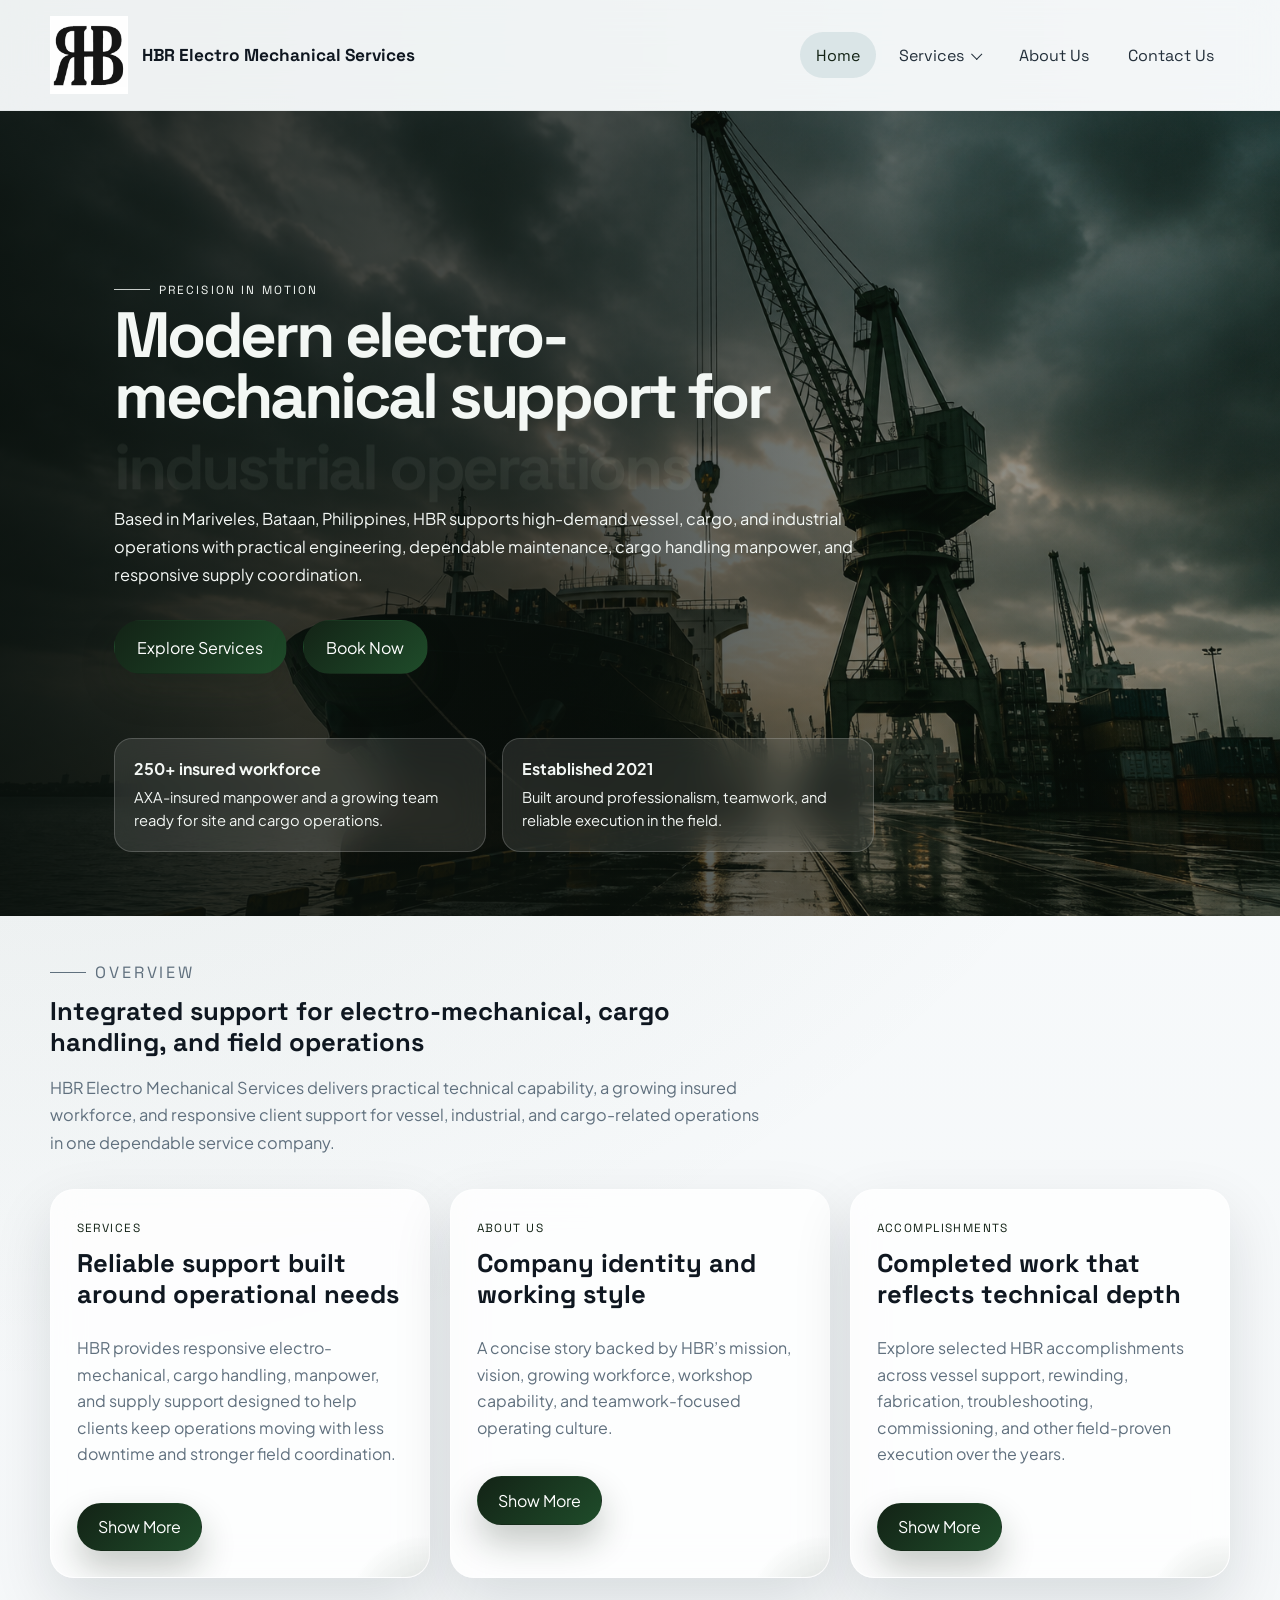
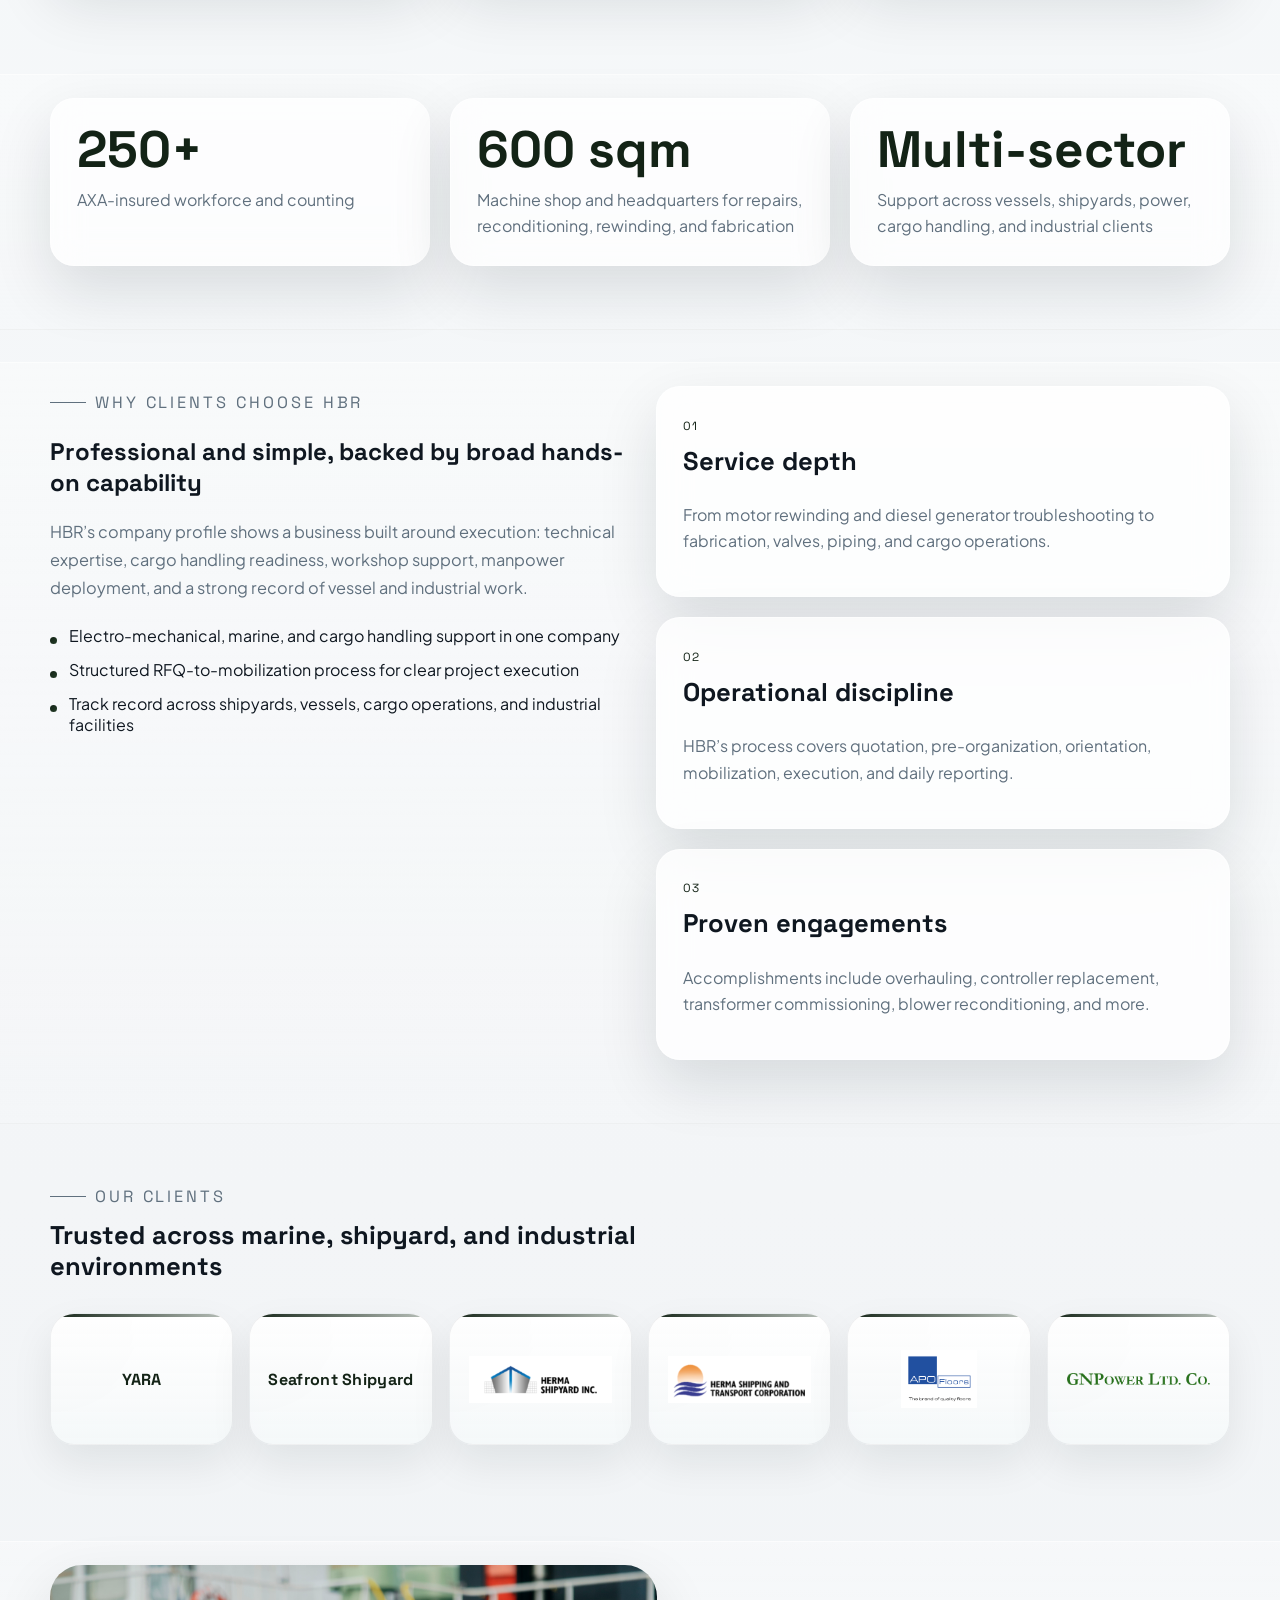
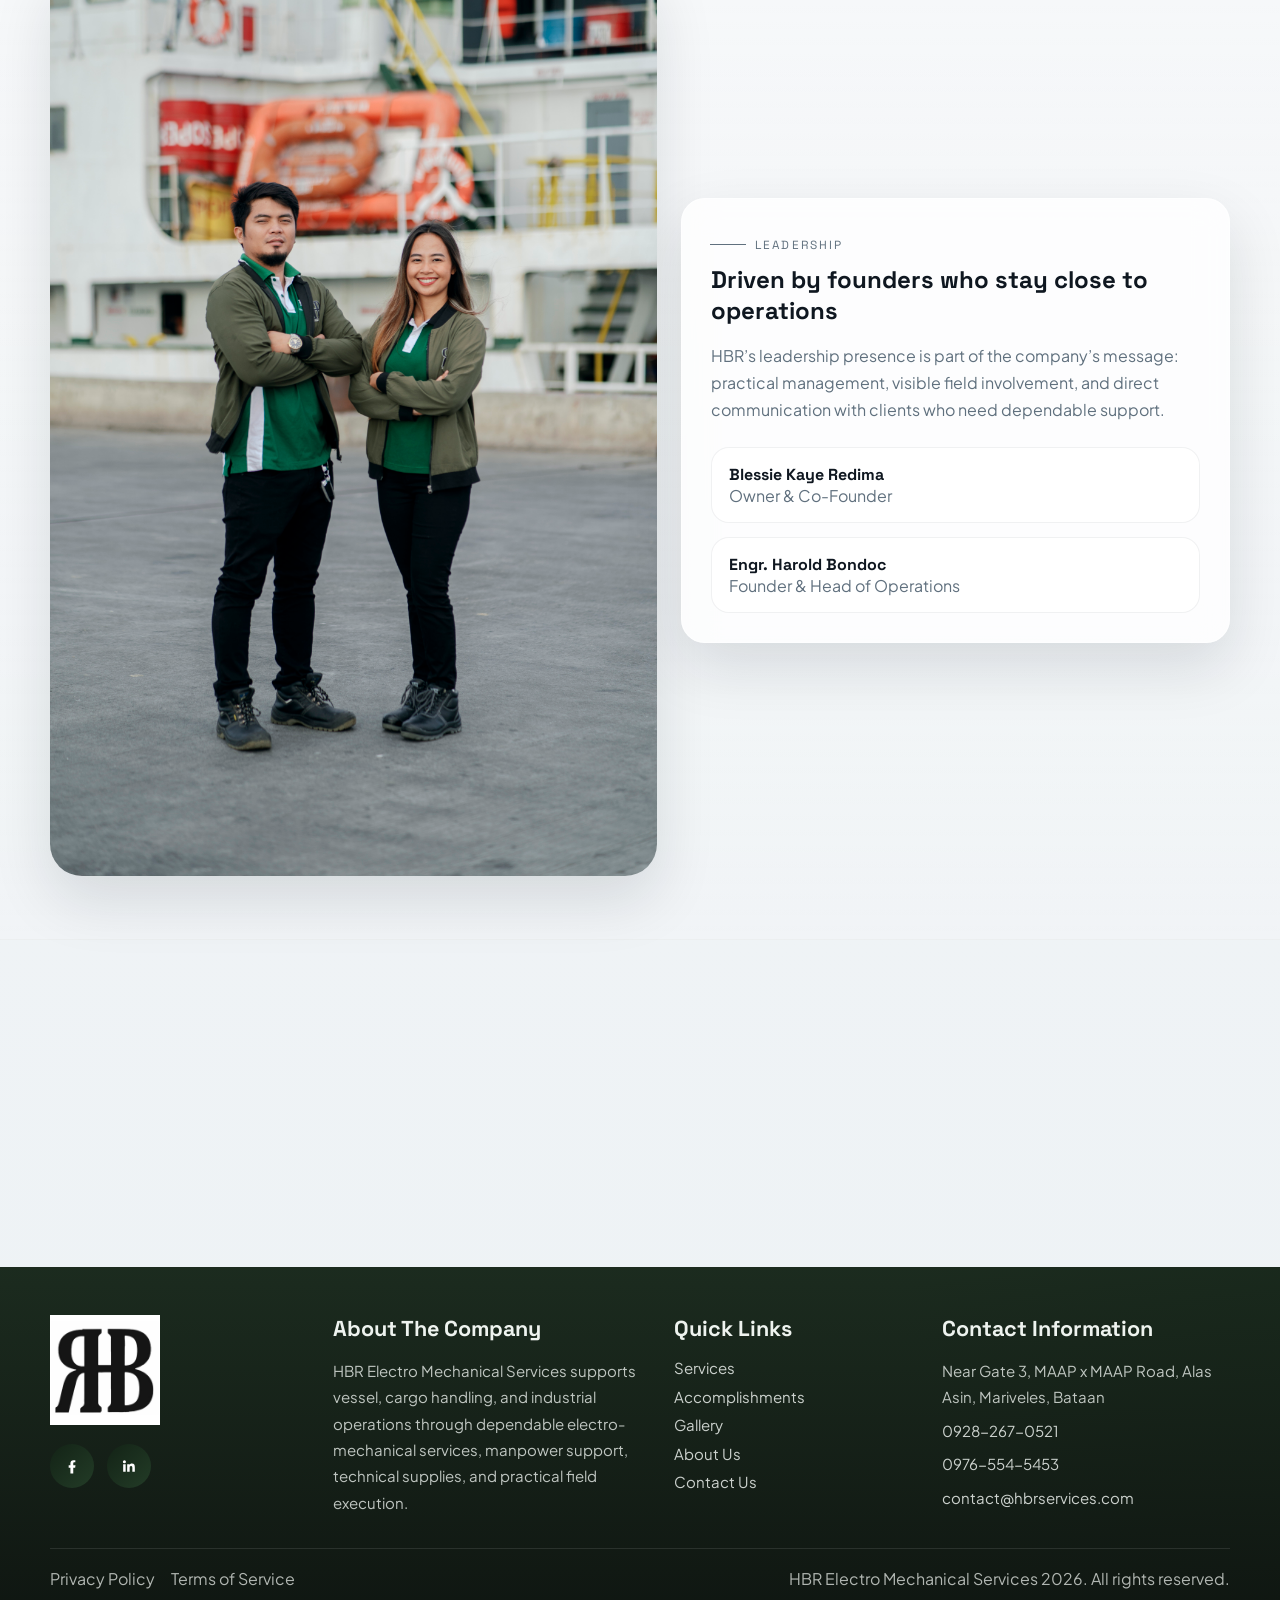
==== commit 2411a54c: "initial commit" ====
--- a/index.html
+++ b/index.html
@@ -67,7 +67,7 @@
                 </p>
               <div class="hero-actions">
                 <a class="button button-primary" href="services.html">Explore Services</a>
-                <a class="button button-primary" href="contact.html">Contact Our Team</a>
+                <a class="button button-primary" href="https://zbooking.us/KbnHl" target="_blank" rel="noreferrer">Book Now</a>
               </div>
               </div>
 
@@ -189,13 +189,10 @@
           <div class="section-heading reveal">
             <p class="eyebrow">Our Clients</p>
             <h2>Trusted across marine, shipyard, and industrial environments</h2>
-            <p>
-            
-            </p>
           </div>
           <div class="selected-reach-grid reveal reveal-delay-1" aria-label="Selected reach organizations">
-            <article class="reach-logo-card">
-              <img src="assets/selected-reach/yara.png" alt="Yara logo" loading="lazy">
+            <article class="reach-logo-card reach-logo-card-text">
+              <span>YARA</span>
             </article>
             <article class="reach-logo-card reach-logo-card-text">
               <span>Seafront Shipyard</span>
@@ -215,7 +212,7 @@
           </div>
         </div>
       </section>
-
+ 
       <section class="section section-alt">
         <div class="container leadership-band">
           <div class="leadership-photo reveal">
@@ -248,7 +245,7 @@
             <p class="eyebrow">Start the conversation</p>
             <h2>Need electro-mechanical support, cargo handling manpower, or technical supplies?</h2>
           </div>
-          <a class="button button-primary" href="contact.html">Contact Us</a>
+          <a class="button button-primary" href="https://zbooking.us/KbnHl" target="_blank" rel="noreferrer">Book Now</a>
         </div>
       </section>
     </main>
--- a/style.css
+++ b/style.css
@@ -220,6 +220,20 @@
   padding: 5rem 0 1rem;
 }
 
+.about-page .page-hero {
+  position: relative;
+}
+
+.about-page .page-hero::before {
+  content: "";
+  position: absolute;
+  inset: 0;
+  background:
+    radial-gradient(circle at top left, rgba(35, 60, 39, 0.2), transparent 32%),
+    radial-gradient(circle at right center, rgba(19, 35, 22, 0.12), transparent 24%);
+  pointer-events: none;
+}
+
 .hero-grid,
 .feature-layout,
 .split-band,
@@ -626,6 +640,70 @@
   margin: 0.6rem 0 0.8rem;
 }
 
+.process-band {
+  display: grid;
+  gap: 1.8rem;
+}
+
+.process-visual {
+  display: grid;
+  grid-template-columns: repeat(4, minmax(0, 1fr));
+  gap: 1rem;
+}
+
+.process-step {
+  position: relative;
+  padding: 1.4rem 1.2rem 1.35rem;
+  border-radius: var(--radius-lg);
+  border: 1px solid rgba(15, 23, 32, 0.08);
+  background:
+    linear-gradient(180deg, rgba(255, 255, 255, 0.95), rgba(243, 247, 248, 0.92)),
+    radial-gradient(circle at top left, rgba(35, 60, 39, 0.12), transparent 62%);
+  box-shadow: 0 18px 38px rgba(7, 21, 31, 0.08);
+  overflow: hidden;
+}
+
+.process-step::before {
+  content: "";
+  position: absolute;
+  top: 1.7rem;
+  left: calc(100% - 0.2rem);
+  width: 1.4rem;
+  height: 2px;
+  background: linear-gradient(90deg, rgba(19, 35, 22, 0.4), rgba(19, 35, 22, 0.1));
+}
+
+.process-step:last-child::before {
+  display: none;
+}
+
+.process-step-number {
+  display: inline-flex;
+  align-items: center;
+  justify-content: center;
+  min-width: 3rem;
+  padding: 0.45rem 0.7rem;
+  border-radius: 999px;
+  background: var(--accent);
+  color: #f7faf8;
+  font-family: "Space Grotesk", sans-serif;
+  font-weight: 700;
+  font-size: 0.88rem;
+  letter-spacing: 0.08em;
+}
+
+.process-step h3 {
+  margin: 1rem 0 0.65rem;
+  font-size: 1.1rem;
+}
+
+.process-step p {
+  margin: 0;
+  color: var(--muted);
+  line-height: 1.7;
+  font-size: 0.98rem;
+}
+
 .summary-grid,
 .feature-stack,
 .cards-2x2,
@@ -753,6 +831,12 @@
   align-items: start;
 }
 
+.contact-side-stack {
+  display: grid;
+  gap: 1rem;
+  align-content: start;
+}
+
 .feature-list {
   margin: 1.5rem 0 0;
   padding: 0;
@@ -832,6 +916,38 @@
 .contact-form {
   display: grid;
   gap: 0.7rem;
+}
+
+.form-success-banner {
+  grid-column: 1 / -1;
+  display: grid;
+  gap: 0.35rem;
+  padding: 1rem 1.15rem;
+  border-radius: 18px;
+  border: 1px solid rgba(19, 35, 22, 0.14);
+  background:
+    linear-gradient(180deg, rgba(235, 245, 237, 0.96), rgba(246, 250, 247, 0.96)),
+    radial-gradient(circle at top left, rgba(35, 60, 39, 0.14), transparent 62%);
+  color: var(--accent);
+  box-shadow: 0 16px 34px rgba(7, 21, 31, 0.08);
+}
+
+.form-success-banner strong {
+  font-family: "Space Grotesk", sans-serif;
+  font-size: 1rem;
+}
+
+.form-success-banner span {
+  color: #36503b;
+  line-height: 1.65;
+}
+
+.form-honeypot {
+  position: absolute;
+  left: -9999px;
+  width: 1px;
+  height: 1px;
+  overflow: hidden;
 }
 
 .contact-form label {
@@ -857,6 +973,44 @@
   box-shadow: 0 0 0 4px rgba(19, 35, 22, 0.1);
 }
 
+.contact-form-embed {
+  overflow: hidden;
+  border-radius: var(--radius-lg);
+  border: 1px solid rgba(255, 255, 255, 0.5);
+  background: var(--surface);
+  box-shadow: var(--shadow);
+  backdrop-filter: blur(16px);
+  min-height: 760px;
+}
+
+.contact-form-embed iframe {
+  display: block;
+  width: 100%;
+  min-height: 760px;
+  border: 0;
+  background: transparent;
+}
+
+.map-card {
+  overflow: hidden;
+  border-radius: var(--radius-xl);
+  border: 1px solid rgba(15, 23, 32, 0.08);
+  background: var(--surface);
+  box-shadow: var(--shadow);
+  backdrop-filter: blur(16px);
+}
+
+.map-card iframe {
+  display: block;
+  width: 100%;
+  height: 380px;
+  border: 0;
+}
+
+.map-card-compact iframe {
+  height: 260px;
+}
+
 .leadership-band,
 .executive-layout,
 .service-visual-band,
@@ -865,6 +1019,11 @@
   grid-template-columns: 1.05fr 0.95fr;
   gap: 1.5rem;
   align-items: center;
+}
+
+.service-visual-band-stacked {
+  grid-template-columns: 1fr;
+  align-items: start;
 }
 
 .leadership-photo,
@@ -920,6 +1079,14 @@
   gap: 1rem;
 }
 
+.service-visual-band-stacked .service-visual-copy {
+  max-width: 720px;
+}
+
+.service-visual-band-stacked .service-visual-grid {
+  grid-template-columns: repeat(2, minmax(0, 1fr));
+}
+
 .service-visual-grid figure:first-child {
   min-height: 280px;
 }
@@ -1009,6 +1176,82 @@
   font-weight: 600;
 }
 
+.about-page .about-card,
+.about-page .timeline-row,
+.about-page .executive-card {
+  position: relative;
+  overflow: hidden;
+  border-color: rgba(19, 35, 22, 0.08);
+}
+
+.about-page .about-card::before,
+.about-page .timeline-row::before,
+.about-page .executive-card::before {
+  content: "";
+  position: absolute;
+  inset: 0 auto auto 0;
+  width: 100%;
+  height: 3px;
+  background: linear-gradient(90deg, var(--accent), rgba(35, 60, 39, 0.24));
+}
+
+.about-page .about-card::after,
+.about-page .executive-card::after {
+  content: "";
+  position: absolute;
+  inset: auto -12% -18% auto;
+  width: 120px;
+  height: 120px;
+  background: radial-gradient(circle, rgba(35, 60, 39, 0.12), transparent 72%);
+  pointer-events: none;
+}
+
+.about-page .section-heading .eyebrow,
+.about-page .timeline-row span,
+.about-page .executive-card .card-tag {
+  color: var(--accent);
+}
+
+.about-page .executive-photo {
+  border: 1px solid rgba(19, 35, 22, 0.08);
+}
+
+.gallery-grid {
+  display: grid;
+  grid-template-columns: repeat(4, minmax(0, 1fr));
+  gap: 0.95rem;
+  align-items: start;
+  grid-auto-flow: dense;
+}
+
+.gallery-card {
+  margin: 0;
+  overflow: hidden;
+  border-radius: 20px;
+  border: 1px solid rgba(15, 23, 32, 0.07);
+  background: rgba(255, 255, 255, 0.88);
+  box-shadow: 0 14px 30px rgba(7, 21, 31, 0.08);
+}
+
+.gallery-card img {
+  width: 100%;
+  aspect-ratio: 4 / 3;
+  object-fit: cover;
+  display: block;
+}
+
+.gallery-card-wide {
+  grid-column: span 2;
+}
+
+.gallery-card-wide img {
+  aspect-ratio: 16 / 10;
+}
+
+.gallery-card-tall img {
+  aspect-ratio: 3 / 4;
+}
+
 .cta-banner {
   display: flex;
   align-items: center;
@@ -1016,6 +1259,10 @@
   gap: 1.5rem;
   border-radius: var(--radius-xl);
   padding: 1.8rem;
+}
+
+.accomplishment-cta {
+  margin-top: 2rem;
 }
 
 .cta-banner h2 {
@@ -1257,6 +1504,23 @@
     grid-template-columns: repeat(2, minmax(0, 1fr));
   }
 
+  .gallery-grid {
+    grid-template-columns: repeat(2, minmax(0, 1fr));
+  }
+
+  .gallery-card-wide {
+    grid-column: span 2;
+  }
+
+  .process-visual {
+    grid-template-columns: repeat(2, minmax(0, 1fr));
+  }
+
+  .process-step:nth-child(2)::before,
+  .process-step:nth-child(4)::before {
+    display: none;
+  }
+
   .selected-reach-grid {
     grid-template-columns: repeat(3, minmax(0, 1fr));
   }
@@ -1317,8 +1581,18 @@
 
   .hero-metrics,
   .summary-grid,
-  .selected-reach-grid {
+  .selected-reach-grid,
+  .process-visual,
+  .gallery-grid {
     grid-template-columns: 1fr;
+  }
+
+  .gallery-card-wide {
+    grid-column: span 1;
+  }
+
+  .process-step::before {
+    display: none;
   }
 
   .hero-stage,
